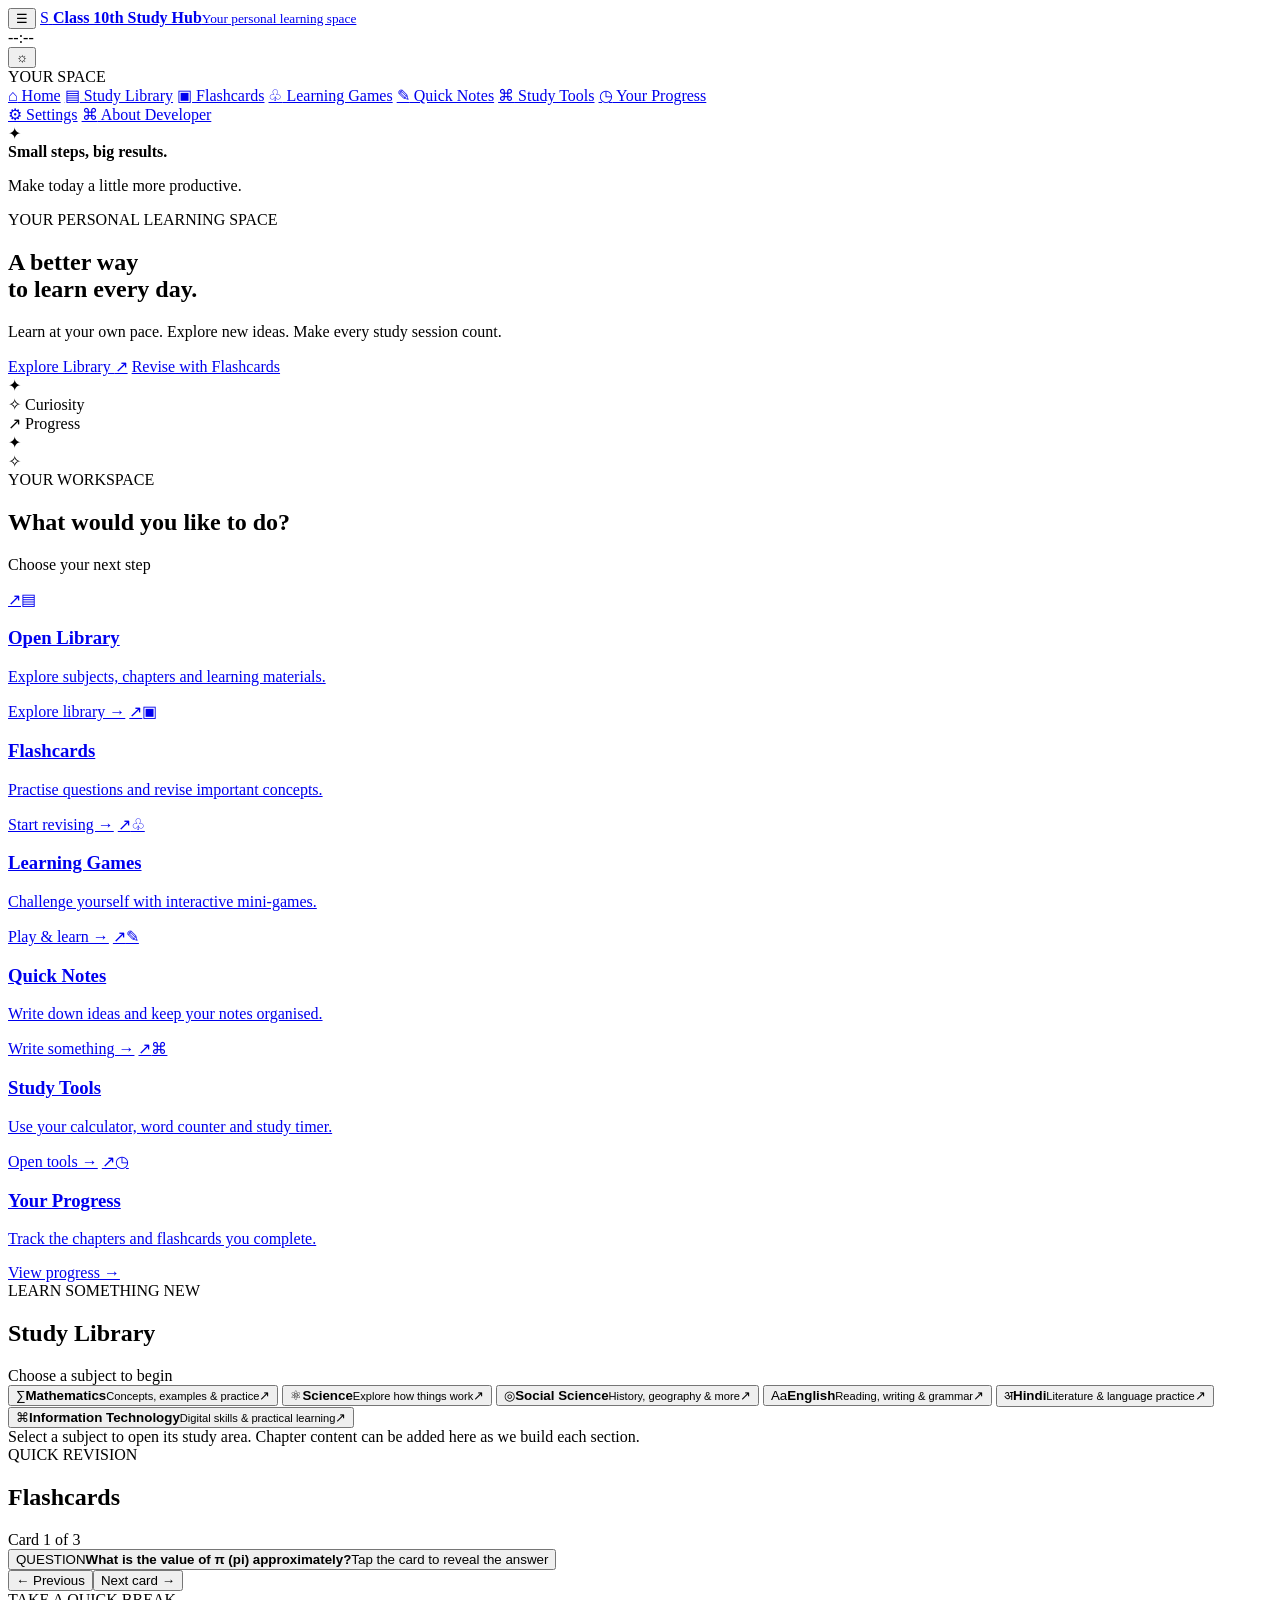
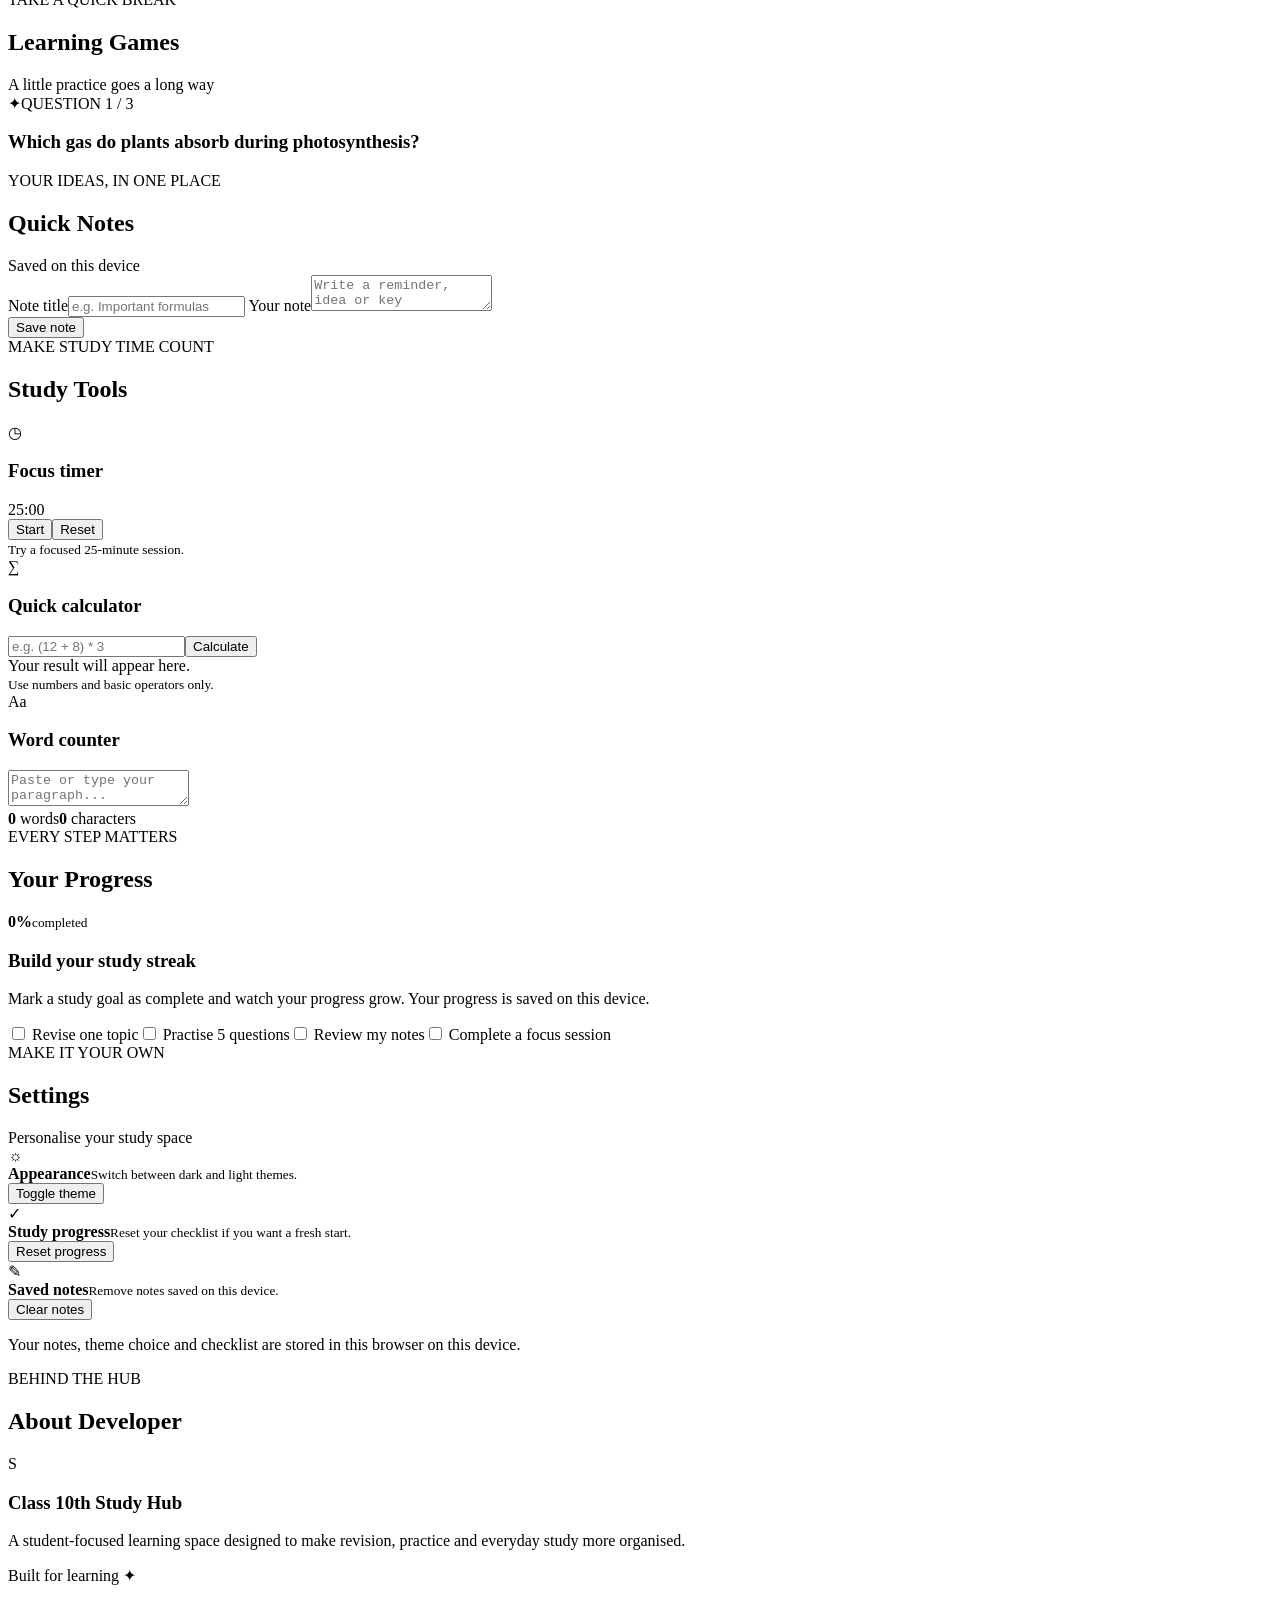
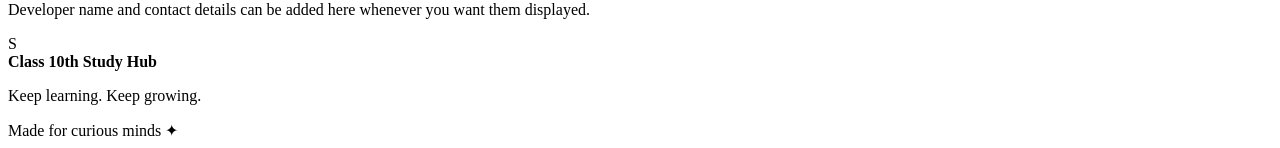
==== index.html @ beac0dc7 "Add files via upload" ====
<!DOCTYPE html>
<html lang="en">
<head>
  <meta charset="UTF-8">
  <meta name="viewport" content="width=device-width, initial-scale=1.0">
  <meta name="theme-color" content="#090d19">
  <meta name="description" content="Class 10th Study Hub — your personal learning space.">
  <title>Class 10th Study Hub</title>
  <link rel="stylesheet" href="style.css">
</head>
<body>
  <div class="ambient ambient-one"></div><div class="ambient ambient-two"></div>
  <header class="topbar">
    <button class="icon-btn menu-toggle" id="menuToggle" aria-label="Open navigation">☰</button>
    <a class="brand" href="#" aria-label="Class 10th Study Hub home">
      <span class="brand-mark">S</span>
      <span class="brand-copy"><strong>Class 10th Study Hub</strong><small>Your personal learning space</small></span>
    </a>
    <div class="top-actions">
      <div class="date-chip" id="clock">--:--</div>
      <button class="icon-btn theme-toggle" id="themeToggle" aria-label="Toggle light theme">☼</button>
    </div>
  </header>

  <aside class="sidebar" id="sidebar">
    <div class="sidebar-label">YOUR SPACE</div>
    <a href="#home" class="side-link active" data-target="home"><span>⌂</span> Home</a>
    <a href="#library" class="side-link" data-target="library"><span>▤</span> Study Library</a>
    <a href="#flashcards" class="side-link" data-target="flashcards"><span>▣</span> Flashcards</a>
    <a href="#games" class="side-link" data-target="games"><span>♧</span> Learning Games</a>
    <a href="#notes" class="side-link" data-target="notes"><span>✎</span> Quick Notes</a>
    <a href="#tools" class="side-link" data-target="tools"><span>⌘</span> Study Tools</a>
    <a href="#progress" class="side-link" data-target="progress"><span>◷</span> Your Progress</a>
    <div class="sidebar-spacer"></div>
    <div class="sidebar-footer-links">
      <a href="#settings" class="side-link" data-target="settings"><span>⚙</span> Settings</a>
      <a href="#about-developer" class="side-link" data-target="about-developer"><span>⌘</span> About Developer</a>
    </div>
    <div class="sidebar-bottom"><div class="mini-orb">✦</div><strong>Small steps, big results.</strong><p>Make today a little more productive.</p></div>
  </aside>
  <div class="sidebar-scrim" id="sidebarScrim"></div>

  <main class="main-content" id="home">
    <section class="hero panel">
      <div class="hero-copy">
        <div class="eyebrow"><span class="live-dot"></span> YOUR PERSONAL LEARNING SPACE</div>
        <h1>A better way<br>to <span>learn every day.</span></h1>
        <p>Learn at your own pace. Explore new ideas. Make every study session count.</p>
        <div class="hero-actions">
          <a class="btn btn-primary" href="#library">Explore Library <span>↗</span></a>
          <a class="btn btn-secondary" href="#flashcards">Revise with Flashcards</a>
        </div>
      </div>
      <div class="hero-art" aria-hidden="true">
        <div class="orbit orbit-a"></div><div class="orbit orbit-b"></div>
        <div class="planet"><span>✦</span></div>
        <div class="float-tag tag-top">✧ Curiosity</div>
        <div class="float-tag tag-bottom">↗ Progress</div>
        <div class="spark spark-a">✦</div><div class="spark spark-b">✧</div>
      </div>
    </section>

    <section class="workspace-section">
      <div class="section-heading">
        <div><div class="eyebrow">YOUR WORKSPACE</div><h2>What would you like to do?</h2></div>
        <p>Choose your next step</p>
      </div>
      <div class="feature-grid">
        <a class="feature-card" href="#library" id="libraryCard"><span class="card-arrow">↗</span><span class="feature-icon">▤</span><h3>Open Library</h3><p>Explore subjects, chapters and learning materials.</p><span class="card-link">Explore library →</span></a>
        <a class="feature-card" href="#flashcards"><span class="card-arrow">↗</span><span class="feature-icon">▣</span><h3>Flashcards</h3><p>Practise questions and revise important concepts.</p><span class="card-link">Start revising →</span></a>
        <a class="feature-card" href="#games"><span class="card-arrow">↗</span><span class="feature-icon">♧</span><h3>Learning Games</h3><p>Challenge yourself with interactive mini-games.</p><span class="card-link">Play & learn →</span></a>
        <a class="feature-card" href="#notes"><span class="card-arrow">↗</span><span class="feature-icon">✎</span><h3>Quick Notes</h3><p>Write down ideas and keep your notes organised.</p><span class="card-link">Write something →</span></a>
        <a class="feature-card" href="#tools"><span class="card-arrow">↗</span><span class="feature-icon">⌘</span><h3>Study Tools</h3><p>Use your calculator, word counter and study timer.</p><span class="card-link">Open tools →</span></a>
        <a class="feature-card" href="#progress"><span class="card-arrow">↗</span><span class="feature-icon">◷</span><h3>Your Progress</h3><p>Track the chapters and flashcards you complete.</p><span class="card-link">View progress →</span></a>
      </div>
    </section>

    <section class="content-section panel" id="library">
      <div class="section-heading"><div><div class="eyebrow">LEARN SOMETHING NEW</div><h2>Study Library</h2></div><span class="subtle">Choose a subject to begin</span></div>
      <div class="subject-grid">
        <button class="subject-card" data-subject="Mathematics"><span class="subject-symbol math">∑</span><span><strong>Mathematics</strong><small>Concepts, examples & practice</small></span><span class="subject-arrow">↗</span></button>
        <button class="subject-card" data-subject="Science"><span class="subject-symbol science">⚛</span><span><strong>Science</strong><small>Explore how things work</small></span><span class="subject-arrow">↗</span></button>
        <button class="subject-card" data-subject="Social Science"><span class="subject-symbol social">◎</span><span><strong>Social Science</strong><small>History, geography & more</small></span><span class="subject-arrow">↗</span></button>
        <button class="subject-card" data-subject="English"><span class="subject-symbol english">Aa</span><span><strong>English</strong><small>Reading, writing & grammar</small></span><span class="subject-arrow">↗</span></button>
        <button class="subject-card" data-subject="Hindi"><span class="subject-symbol hindi">अ</span><span><strong>Hindi</strong><small>Literature & language practice</small></span><span class="subject-arrow">↗</span></button>
        <button class="subject-card" data-subject="Information Technology"><span class="subject-symbol it">⌘</span><span><strong>Information Technology</strong><small>Digital skills & practical learning</small></span><span class="subject-arrow">↗</span></button>
      </div>
      <div class="inline-notice" id="subjectNotice">Select a subject to open its study area. Chapter content can be added here as we build each section.</div>
    </section>

    <section class="content-section panel" id="flashcards">
      <div class="section-heading"><div><div class="eyebrow">QUICK REVISION</div><h2>Flashcards</h2></div><span class="subtle" id="flashCount">Card 1 of 3</span></div>
      <div class="flashcard-wrap">
        <button class="flashcard" id="flashcard" aria-label="Tap to reveal answer"><span class="flash-label" id="flashLabel">QUESTION</span><strong id="flashQuestion">What is the value of π (pi) approximately?</strong><span class="flash-hint" id="flashHint">Tap the card to reveal the answer</span></button>
        <div class="flash-controls"><button class="btn btn-secondary" id="prevFlash">← Previous</button><button class="btn btn-primary" id="nextFlash">Next card →</button></div>
      </div>
    </section>

    <section class="content-section panel" id="games">
      <div class="section-heading"><div><div class="eyebrow">TAKE A QUICK BREAK</div><h2>Learning Games</h2></div><span class="subtle">A little practice goes a long way</span></div>
      <div class="quiz-box"><div class="quiz-top"><span class="feature-icon">✦</span><span class="quiz-progress" id="quizProgress">QUESTION 1 / 3</span></div><h3 id="quizQuestion">Which gas do plants absorb during photosynthesis?</h3><div class="quiz-options" id="quizOptions"></div><p class="quiz-feedback" id="quizFeedback" aria-live="polite"></p><button class="btn btn-primary" id="nextQuiz" hidden>Next question →</button></div>
    </section>

    <section class="content-section panel" id="notes">
      <div class="section-heading"><div><div class="eyebrow">YOUR IDEAS, IN ONE PLACE</div><h2>Quick Notes</h2></div><span class="subtle">Saved on this device</span></div>
      <label class="field-label" for="noteTitle">Note title</label><input id="noteTitle" class="text-input" placeholder="e.g. Important formulas">
      <label class="field-label" for="noteText">Your note</label><textarea id="noteText" class="text-input note-area" placeholder="Write a reminder, idea or key concept..."></textarea>
      <div class="note-actions"><button class="btn btn-primary" id="saveNote">Save note</button><span id="noteStatus" class="subtle" aria-live="polite"></span></div>
      <div class="saved-notes" id="savedNotes"></div>
    </section>

    <section class="content-section panel" id="tools">
      <div class="section-heading"><div><div class="eyebrow">MAKE STUDY TIME COUNT</div><h2>Study Tools</h2></div></div>
      <div class="tools-grid">
        <div class="tool-card"><span class="tool-icon">◷</span><h3>Focus timer</h3><div class="timer-display" id="timerDisplay">25:00</div><div class="tool-actions"><button class="btn btn-primary" id="timerStart">Start</button><button class="btn btn-secondary" id="timerReset">Reset</button></div><small>Try a focused 25-minute session.</small></div>
        <div class="tool-card"><span class="tool-icon">∑</span><h3>Quick calculator</h3><input class="text-input calc-input" id="calcInput" placeholder="e.g. (12 + 8) * 3"><button class="btn btn-primary" id="calculate">Calculate</button><div class="calc-result" id="calcResult">Your result will appear here.</div><small>Use numbers and basic operators only.</small></div>
        <div class="tool-card"><span class="tool-icon">Aa</span><h3>Word counter</h3><textarea class="text-input word-input" id="wordInput" placeholder="Paste or type your paragraph..."></textarea><div class="word-stats"><span><strong id="wordCount">0</strong> words</span><span><strong id="charCount">0</strong> characters</span></div></div>
      </div>
    </section>

    <section class="content-section panel" id="progress">
      <div class="section-heading"><div><div class="eyebrow">EVERY STEP MATTERS</div><h2>Your Progress</h2></div></div>
      <div class="progress-layout"><div class="progress-ring"><div><strong id="progressPercent">0%</strong><small>completed</small></div></div><div class="progress-copy"><h3>Build your study streak</h3><p>Mark a study goal as complete and watch your progress grow. Your progress is saved on this device.</p><label class="goal-row"><input type="checkbox" class="goal-check"> <span>Revise one topic</span></label><label class="goal-row"><input type="checkbox" class="goal-check"> <span>Practise 5 questions</span></label><label class="goal-row"><input type="checkbox" class="goal-check"> <span>Review my notes</span></label><label class="goal-row"><input type="checkbox" class="goal-check"> <span>Complete a focus session</span></label></div></div>
    </section>

    <section class="content-section panel" id="settings">
      <div class="section-heading"><div><div class="eyebrow">MAKE IT YOUR OWN</div><h2>Settings</h2></div><span class="subtle">Personalise your study space</span></div>
      <div class="settings-grid">
        <div class="setting-row"><span class="setting-icon">☼</span><div class="setting-copy"><strong>Appearance</strong><small>Switch between dark and light themes.</small></div><button class="btn btn-secondary" id="settingsThemeToggle">Toggle theme</button></div>
        <div class="setting-row"><span class="setting-icon">✓</span><div class="setting-copy"><strong>Study progress</strong><small>Reset your checklist if you want a fresh start.</small></div><button class="btn btn-secondary" id="resetProgress">Reset progress</button></div>
        <div class="setting-row"><span class="setting-icon">✎</span><div class="setting-copy"><strong>Saved notes</strong><small>Remove notes saved on this device.</small></div><button class="btn btn-secondary" id="clearNotes">Clear notes</button></div>
      </div>
      <p class="settings-note">Your notes, theme choice and checklist are stored in this browser on this device.</p>
    </section>

    <section class="content-section panel" id="about-developer">
      <div class="section-heading"><div><div class="eyebrow">BEHIND THE HUB</div><h2>About Developer</h2></div></div>
      <div class="developer-card"><div class="developer-avatar">S</div><div><h3>Class 10th Study Hub</h3><p>A student-focused learning space designed to make revision, practice and everyday study more organised.</p><span class="developer-tag">Built for learning ✦</span></div></div>
      <p class="settings-note">Developer name and contact details can be added here whenever you want them displayed.</p>
    </section>

    <footer class="footer"><span class="footer-mark">S</span><div><strong>Class 10th Study Hub</strong><p>Keep learning. Keep growing.</p></div><span class="footer-right">Made for curious minds ✦</span></footer>
  </main>
  <div class="toast" id="toast" role="status" aria-live="polite"></div>
  <script src="script.js"></script>
</body>
</html>
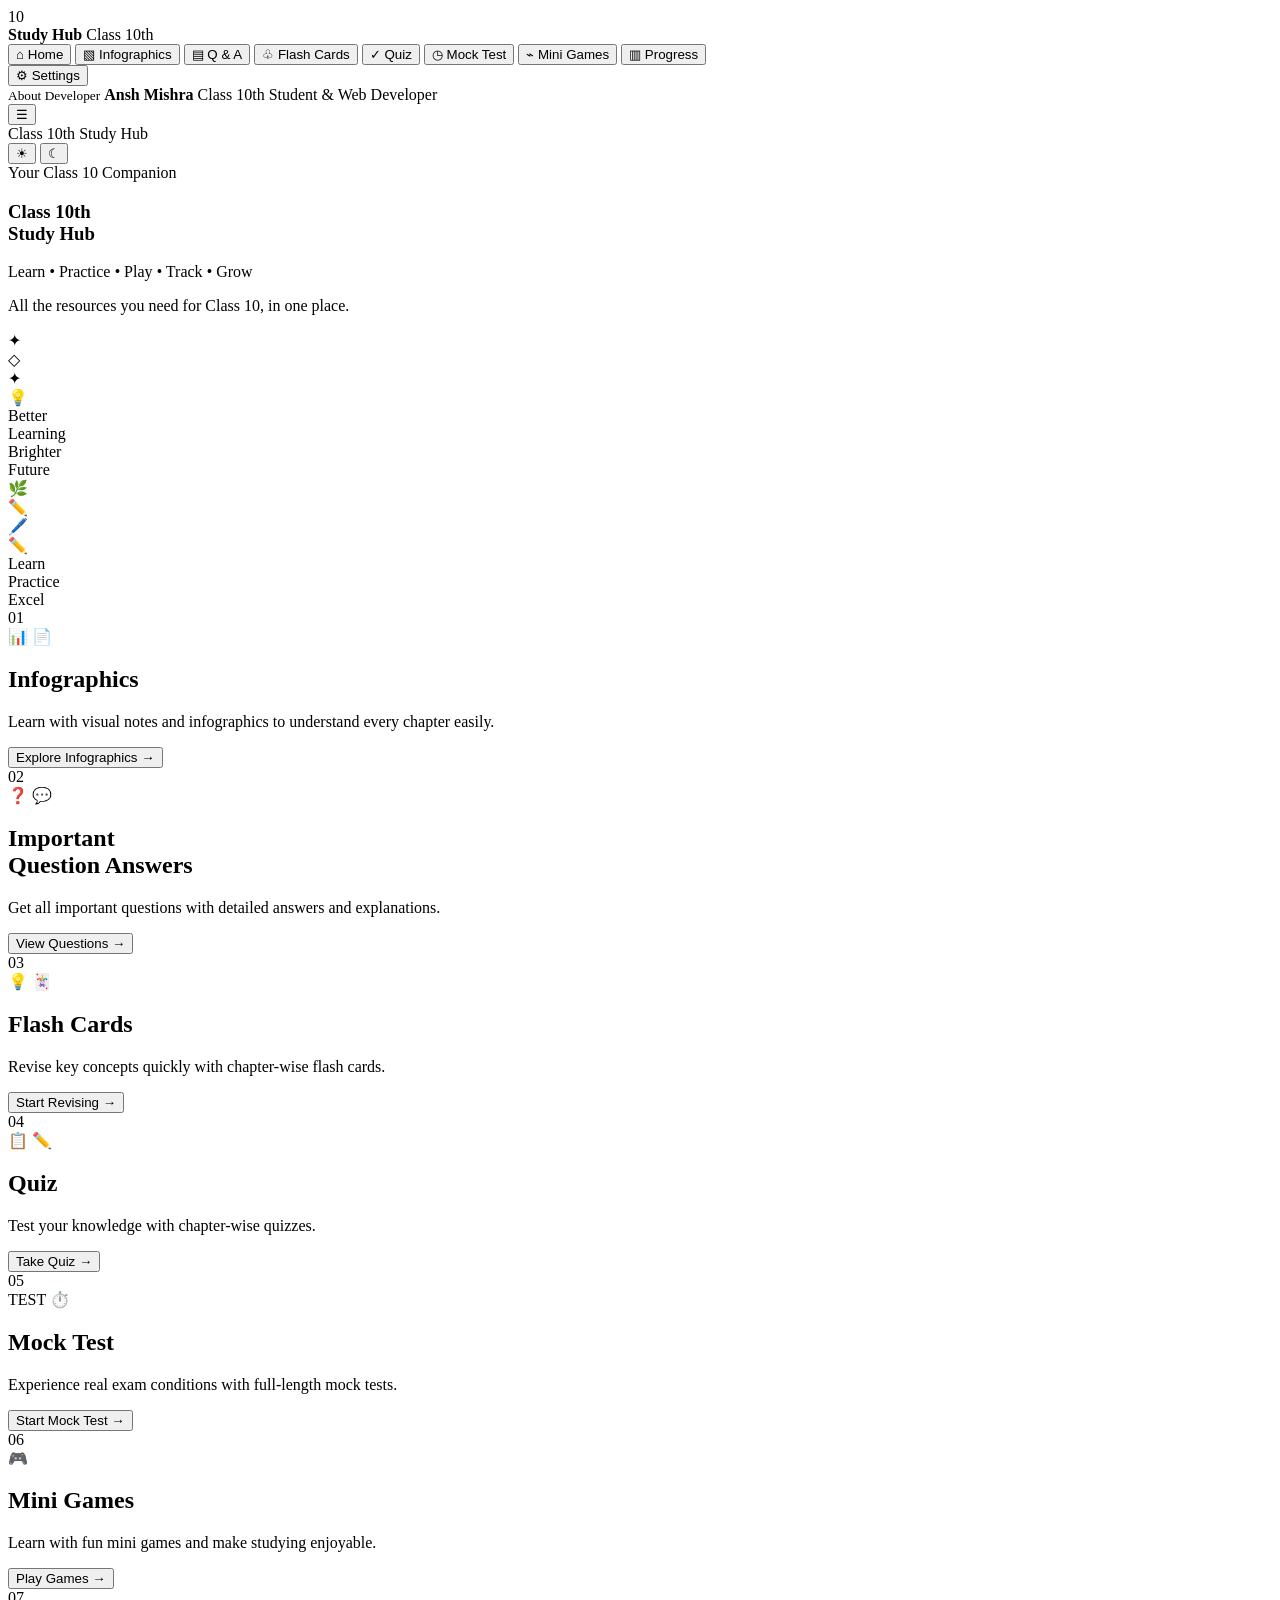
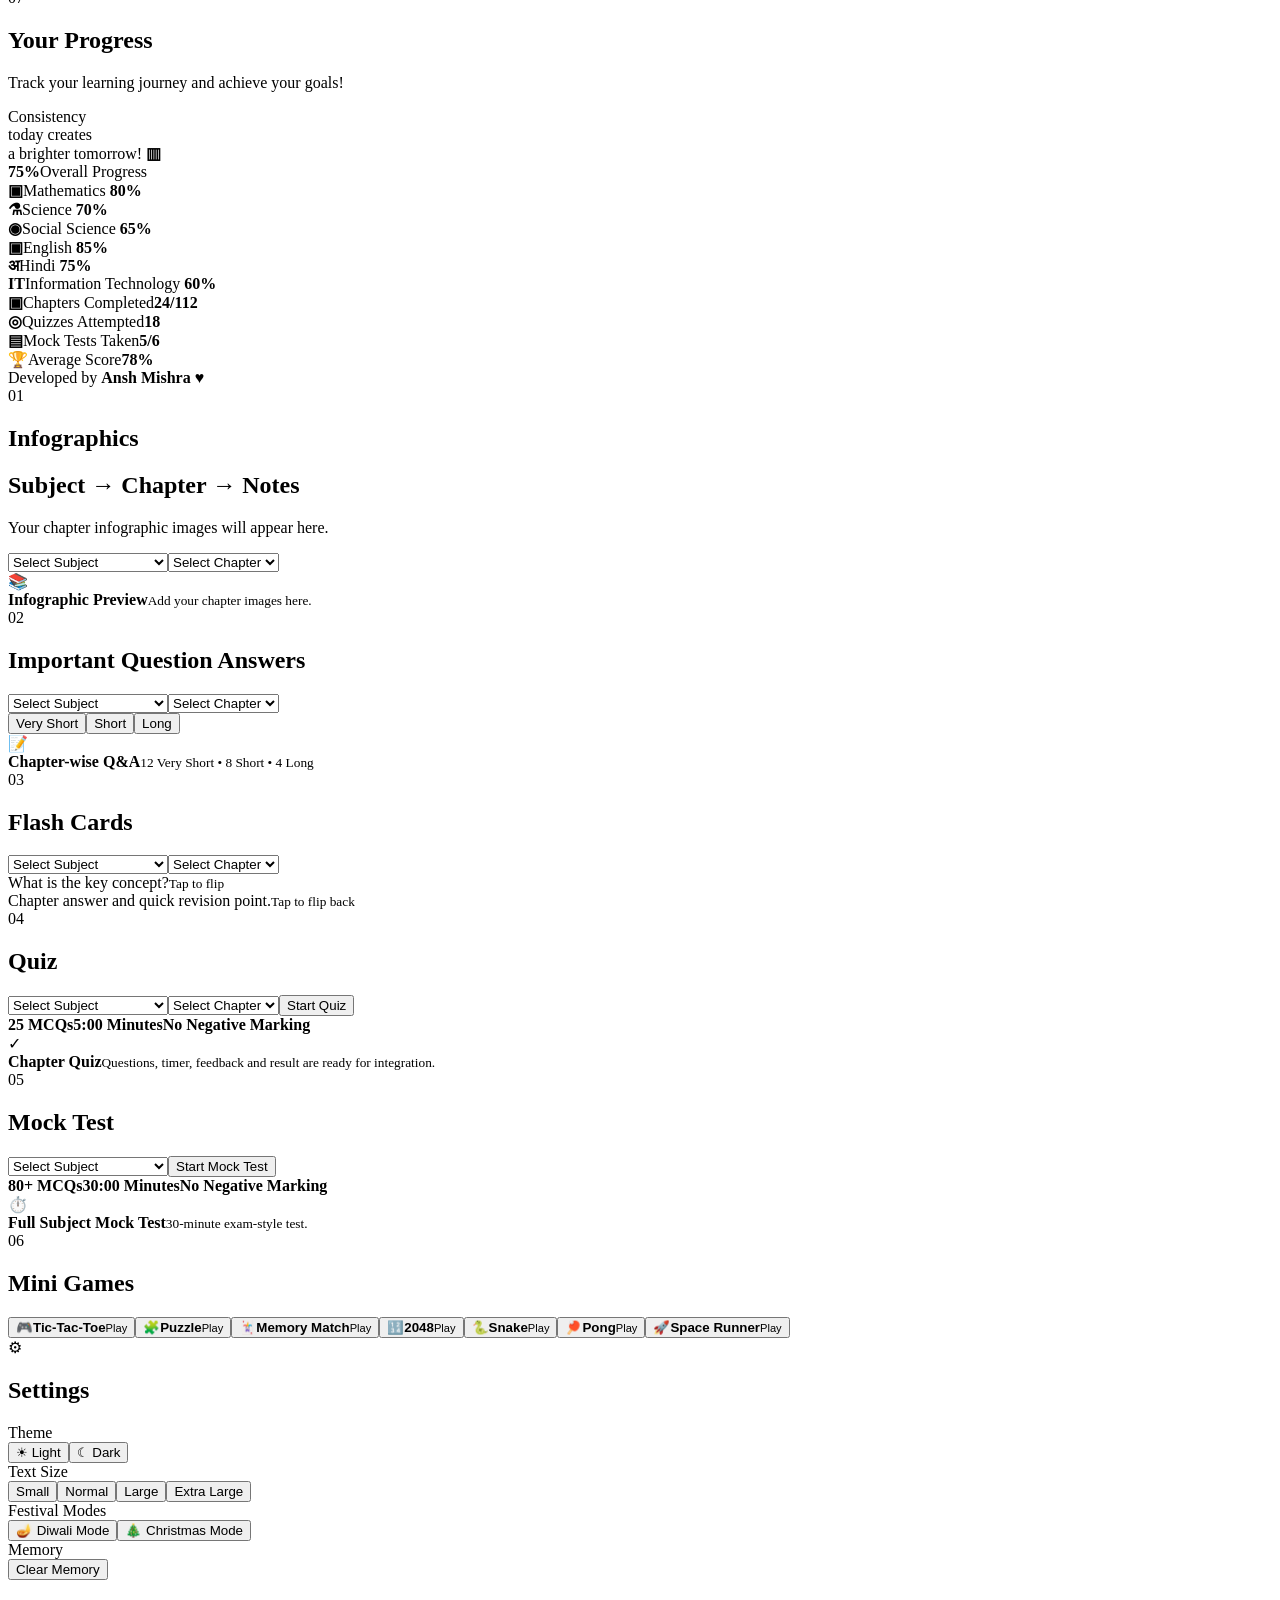
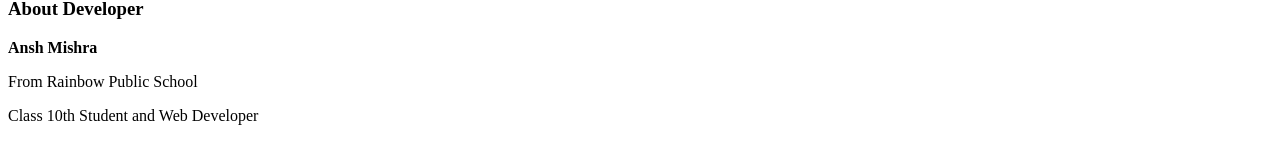
==== commit 94264a47: "Add files via upload" ====
--- a/index.html
+++ b/index.html
@@ -1,147 +1,145 @@
-<!DOCTYPE html>
+<!doctype html>
 <html lang="en">
 <head>
-  <meta charset="UTF-8">
-  <meta name="viewport" content="width=device-width, initial-scale=1.0">
-  <meta name="theme-color" content="#090d19">
-  <meta name="description" content="Class 10th Study Hub — your personal learning space.">
+  <meta charset="utf-8">
+  <meta name="viewport" content="width=device-width,initial-scale=1">
+  <meta name="theme-color" content="#0b1730">
   <title>Class 10th Study Hub</title>
-  <link rel="stylesheet" href="style.css">
+  <link rel="stylesheet" href="styles.css">
 </head>
 <body>
-  <div class="ambient ambient-one"></div><div class="ambient ambient-two"></div>
-  <header class="topbar">
-    <button class="icon-btn menu-toggle" id="menuToggle" aria-label="Open navigation">☰</button>
-    <a class="brand" href="#" aria-label="Class 10th Study Hub home">
-      <span class="brand-mark">S</span>
-      <span class="brand-copy"><strong>Class 10th Study Hub</strong><small>Your personal learning space</small></span>
-    </a>
-    <div class="top-actions">
-      <div class="date-chip" id="clock">--:--</div>
-      <button class="icon-btn theme-toggle" id="themeToggle" aria-label="Toggle light theme">☼</button>
-    </div>
-  </header>
-
-  <aside class="sidebar" id="sidebar">
-    <div class="sidebar-label">YOUR SPACE</div>
-    <a href="#home" class="side-link active" data-target="home"><span>⌂</span> Home</a>
-    <a href="#library" class="side-link" data-target="library"><span>▤</span> Study Library</a>
-    <a href="#flashcards" class="side-link" data-target="flashcards"><span>▣</span> Flashcards</a>
-    <a href="#games" class="side-link" data-target="games"><span>♧</span> Learning Games</a>
-    <a href="#notes" class="side-link" data-target="notes"><span>✎</span> Quick Notes</a>
-    <a href="#tools" class="side-link" data-target="tools"><span>⌘</span> Study Tools</a>
-    <a href="#progress" class="side-link" data-target="progress"><span>◷</span> Your Progress</a>
-    <div class="sidebar-spacer"></div>
-    <div class="sidebar-footer-links">
-      <a href="#settings" class="side-link" data-target="settings"><span>⚙</span> Settings</a>
-      <a href="#about-developer" class="side-link" data-target="about-developer"><span>⌘</span> About Developer</a>
-    </div>
-    <div class="sidebar-bottom"><div class="mini-orb">✦</div><strong>Small steps, big results.</strong><p>Make today a little more productive.</p></div>
-  </aside>
-  <div class="sidebar-scrim" id="sidebarScrim"></div>
-
-  <main class="main-content" id="home">
-    <section class="hero panel">
-      <div class="hero-copy">
-        <div class="eyebrow"><span class="live-dot"></span> YOUR PERSONAL LEARNING SPACE</div>
-        <h1>A better way<br>to <span>learn every day.</span></h1>
-        <p>Learn at your own pace. Explore new ideas. Make every study session count.</p>
-        <div class="hero-actions">
-          <a class="btn btn-primary" href="#library">Explore Library <span>↗</span></a>
-          <a class="btn btn-secondary" href="#flashcards">Revise with Flashcards</a>
+  <div class="app-shell">
+    <aside class="sidebar" id="sidebar">
+      <div class="side-brand">
+        <div class="side-logo">10</div>
+        <div>
+          <strong>Study Hub</strong>
+          <span>Class 10th</span>
         </div>
       </div>
-      <div class="hero-art" aria-hidden="true">
-        <div class="orbit orbit-a"></div><div class="orbit orbit-b"></div>
-        <div class="planet"><span>✦</span></div>
-        <div class="float-tag tag-top">✧ Curiosity</div>
-        <div class="float-tag tag-bottom">↗ Progress</div>
-        <div class="spark spark-a">✦</div><div class="spark spark-b">✧</div>
+      <nav>
+        <button class="nav-item active" data-target="home">⌂ <span>Home</span></button>
+        <button class="nav-item" data-target="infographics">▧ <span>Infographics</span></button>
+        <button class="nav-item" data-target="questions">▤ <span>Q &amp; A</span></button>
+        <button class="nav-item" data-target="flashcards">♧ <span>Flash Cards</span></button>
+        <button class="nav-item" data-target="quiz">✓ <span>Quiz</span></button>
+        <button class="nav-item" data-target="mock">◷ <span>Mock Test</span></button>
+        <button class="nav-item" data-target="games">⌁ <span>Mini Games</span></button>
+        <button class="nav-item" data-target="progress">▥ <span>Progress</span></button>
+      </nav>
+      <div class="side-bottom">
+        <button class="nav-item" data-target="settings">⚙ <span>Settings</span></button>
+        <div class="developer-mini">
+          <small>About Developer</small>
+          <b>Ansh Mishra</b>
+          <span>Class 10th Student &amp; Web Developer</span>
+        </div>
       </div>
-    </section>
+    </aside>
 
-    <section class="workspace-section">
-      <div class="section-heading">
-        <div><div class="eyebrow">YOUR WORKSPACE</div><h2>What would you like to do?</h2></div>
-        <p>Choose your next step</p>
+    <main class="main">
+      <header class="topbar">
+        <button class="hamburger" id="hamburger" aria-label="Menu">☰</button>
+        <div class="brand-title">Class 10th <span>Study Hub</span></div>
+        <div class="mode-switch">
+          <button id="lightBtn" class="mode-btn active">☀</button>
+          <button id="darkBtn" class="mode-btn">☾</button>
+        </div>
+      </header>
+
+      <div class="page">
+        <section id="home" class="view active-view">
+          <section class="hero">
+            <div class="hero-copy">
+              <div class="badge">Your Class 10 Companion</div>
+              <h1>Class 10th<br><span>Study Hub</span></h1>
+              <div class="tagline">Learn <i>•</i> Practice <i>•</i> Play <i>•</i> Track <i>•</i> Grow</div>
+              <p>All the resources you need for Class 10, in one place.</p>
+            </div>
+            <div class="hero-art">
+              <div class="spark s1">✦</div><div class="spark s2">◇</div><div class="spark s3">✦</div>
+              <div class="bulb">💡</div>
+              <div class="sticky">Better<br>Learning<br>Brighter<br>Future</div>
+              <div class="plant">🌿</div>
+              <div class="pencil-cup">✏️<br>🖊️<br>✏️</div>
+              <div class="books">
+                <div class="book blue">Learn</div>
+                <div class="book green">Practice</div>
+                <div class="book orange">Excel</div>
+              </div>
+            </div>
+          </section>
+
+          <section class="resource-grid">
+            <article class="resource-card blue-card" data-target="infographics">
+              <span class="num">01</span><div class="card-art">📊 📄</div>
+              <h2>Infographics</h2><p>Learn with visual notes and infographics to understand every chapter easily.</p>
+              <button>Explore Infographics <b>→</b></button>
+            </article>
+            <article class="resource-card green-card" data-target="questions">
+              <span class="num">02</span><div class="card-art">❓ 💬</div>
+              <h2>Important<br>Question Answers</h2><p>Get all important questions with detailed answers and explanations.</p>
+              <button>View Questions <b>→</b></button>
+            </article>
+            <article class="resource-card pink-card" data-target="flashcards">
+              <span class="num">03</span><div class="card-art">💡 🃏</div>
+              <h2>Flash Cards</h2><p>Revise key concepts quickly with chapter-wise flash cards.</p>
+              <button>Start Revising <b>→</b></button>
+            </article>
+            <article class="resource-card purple-card" data-target="quiz">
+              <span class="num">04</span><div class="card-art">📋 ✏️</div>
+              <h2>Quiz</h2><p>Test your knowledge with chapter-wise quizzes.</p>
+              <button>Take Quiz <b>→</b></button>
+            </article>
+            <article class="resource-card orange-card" data-target="mock">
+              <span class="num">05</span><div class="card-art">TEST ⏱️</div>
+              <h2>Mock Test</h2><p>Experience real exam conditions with full-length mock tests.</p>
+              <button>Start Mock Test <b>→</b></button>
+            </article>
+            <article class="resource-card cyan-card" data-target="games">
+              <span class="num">06</span><div class="card-art">🎮</div>
+              <h2>Mini Games</h2><p>Learn with fun mini games and make studying enjoyable.</p>
+              <button>Play Games <b>→</b></button>
+            </article>
+          </section>
+
+          <section class="progress-panel" id="progress">
+            <div class="progress-heading">
+              <div><span class="num">07</span><div><h2>Your Progress</h2><p>Track your learning journey and achieve your goals!</p></div></div>
+              <div class="motivation">Consistency<br>today creates<br>a brighter tomorrow! <b>▥</b></div>
+            </div>
+            <div class="progress-main">
+              <div class="donut" id="overallDonut"><div><strong id="overallPct">75%</strong><span>Overall Progress</span></div></div>
+              <div class="subjects">
+                <div class="subject"><b>▣</b><span>Mathematics <strong>80%</strong></span><i><em style="width:80%"></em></i></div>
+                <div class="subject"><b>⚗</b><span>Science <strong>70%</strong></span><i><em style="width:70%"></em></i></div>
+                <div class="subject"><b>◉</b><span>Social Science <strong>65%</strong></span><i><em style="width:65%"></em></i></div>
+                <div class="subject"><b>▣</b><span>English <strong>85%</strong></span><i><em style="width:85%"></em></i></div>
+                <div class="subject"><b>अ</b><span>Hindi <strong>75%</strong></span><i><em style="width:75%"></em></i></div>
+                <div class="subject"><b>IT</b><span>Information Technology <strong>60%</strong></span><i><em style="width:60%"></em></i></div>
+              </div>
+            </div>
+            <div class="stats">
+              <div><b>▣</b><span>Chapters Completed<strong>24/112</strong></span></div>
+              <div><b>◎</b><span>Quizzes Attempted<strong>18</strong></span></div>
+              <div><b>▤</b><span>Mock Tests Taken<strong>5/6</strong></span></div>
+              <div><b>🏆</b><span>Average Score<strong>78%</strong></span></div>
+            </div>
+          </section>
+
+          <footer>Developed by <strong>Ansh Mishra</strong> <span>♥</span></footer>
+        </section>
+
+        <section id="infographics" class="view"><div class="section-head"><span>01</span><h1>Infographics</h1></div><div class="workspace"><h2>Subject → Chapter → Notes</h2><p>Your chapter infographic images will appear here.</p><div class="selector-row"><select><option>Select Subject</option><option>Mathematics</option><option>Science</option><option>Social Science</option><option>English</option><option>Hindi</option><option>Information Technology</option></select><select><option>Select Chapter</option></select></div><div class="empty-box">📚<br><b>Infographic Preview</b><small>Add your chapter images here.</small></div></div></section>
+        <section id="questions" class="view"><div class="section-head"><span>02</span><h1>Important Question Answers</h1></div><div class="workspace"><div class="selector-row"><select><option>Select Subject</option><option>Mathematics</option><option>Science</option><option>Social Science</option><option>English</option><option>Hindi</option><option>Information Technology</option></select><select><option>Select Chapter</option></select></div><div class="qa-tabs"><button class="active">Very Short</button><button>Short</button><button>Long</button></div><div class="empty-box">📝<br><b>Chapter-wise Q&amp;A</b><small>12 Very Short • 8 Short • 4 Long</small></div></div></section>
+        <section id="flashcards" class="view"><div class="section-head"><span>03</span><h1>Flash Cards</h1></div><div class="workspace"><div class="selector-row"><select><option>Select Subject</option><option>Mathematics</option><option>Science</option><option>Social Science</option><option>English</option><option>Hindi</option><option>Information Technology</option></select><select><option>Select Chapter</option></select></div><div class="flashcard" id="flashcard"><div class="flash-inner"><div class="front">What is the key concept?<small>Tap to flip</small></div><div class="back">Chapter answer and quick revision point.<small>Tap to flip back</small></div></div></div></div></section>
+        <section id="quiz" class="view"><div class="section-head"><span>04</span><h1>Quiz</h1></div><div class="workspace"><div class="selector-row"><select><option>Select Subject</option><option>Mathematics</option><option>Science</option><option>Social Science</option><option>English</option><option>Hindi</option><option>Information Technology</option></select><select><option>Select Chapter</option></select><button class="primary">Start Quiz</button></div><div class="quiz-info"><b>25 MCQs</b><b>5:00 Minutes</b><b>No Negative Marking</b></div><div class="empty-box">✓<br><b>Chapter Quiz</b><small>Questions, timer, feedback and result are ready for integration.</small></div></div></section>
+        <section id="mock" class="view"><div class="section-head"><span>05</span><h1>Mock Test</h1></div><div class="workspace"><div class="selector-row"><select><option>Select Subject</option><option>Mathematics</option><option>Science</option><option>Social Science</option><option>English</option><option>Hindi</option><option>Information Technology</option></select><button class="primary">Start Mock Test</button></div><div class="quiz-info"><b>80+ MCQs</b><b>30:00 Minutes</b><b>No Negative Marking</b></div><div class="empty-box">⏱️<br><b>Full Subject Mock Test</b><small>30-minute exam-style test.</small></div></div></section>
+        <section id="games" class="view"><div class="section-head"><span>06</span><h1>Mini Games</h1></div><div class="workspace games-grid"><button class="game-tile">🎮<b>Tic-Tac-Toe</b><small>Play</small></button><button class="game-tile">🧩<b>Puzzle</b><small>Play</small></button><button class="game-tile">🃏<b>Memory Match</b><small>Play</small></button><button class="game-tile">🔢<b>2048</b><small>Play</small></button><button class="game-tile">🐍<b>Snake</b><small>Play</small></button><button class="game-tile">🏓<b>Pong</b><small>Play</small></button><button class="game-tile">🚀<b>Space Runner</b><small>Play</small></button></div></section>
+        <section id="settings" class="view"><div class="section-head"><span>⚙</span><h1>Settings</h1></div><div class="workspace settings-list"><label>Theme <div><button id="setLight">☀ Light</button><button id="setDark">☾ Dark</button></div></label><label>Text Size <div><button data-size="small">Small</button><button data-size="normal">Normal</button><button data-size="large">Large</button><button data-size="xl">Extra Large</button></div></label><label>Festival Modes <div><button id="diwali">🪔 Diwali Mode</button><button id="christmas">🎄 Christmas Mode</button></div></label><label>Memory <div><button id="clearMemory" class="danger">Clear Memory</button></div></label><div class="about"><h3>About Developer</h3><b>Ansh Mishra</b><p>From Rainbow Public School</p><p>Class 10th Student and Web Developer</p></div></div></section>
       </div>
-      <div class="feature-grid">
-        <a class="feature-card" href="#library" id="libraryCard"><span class="card-arrow">↗</span><span class="feature-icon">▤</span><h3>Open Library</h3><p>Explore subjects, chapters and learning materials.</p><span class="card-link">Explore library →</span></a>
-        <a class="feature-card" href="#flashcards"><span class="card-arrow">↗</span><span class="feature-icon">▣</span><h3>Flashcards</h3><p>Practise questions and revise important concepts.</p><span class="card-link">Start revising →</span></a>
-        <a class="feature-card" href="#games"><span class="card-arrow">↗</span><span class="feature-icon">♧</span><h3>Learning Games</h3><p>Challenge yourself with interactive mini-games.</p><span class="card-link">Play & learn →</span></a>
-        <a class="feature-card" href="#notes"><span class="card-arrow">↗</span><span class="feature-icon">✎</span><h3>Quick Notes</h3><p>Write down ideas and keep your notes organised.</p><span class="card-link">Write something →</span></a>
-        <a class="feature-card" href="#tools"><span class="card-arrow">↗</span><span class="feature-icon">⌘</span><h3>Study Tools</h3><p>Use your calculator, word counter and study timer.</p><span class="card-link">Open tools →</span></a>
-        <a class="feature-card" href="#progress"><span class="card-arrow">↗</span><span class="feature-icon">◷</span><h3>Your Progress</h3><p>Track the chapters and flashcards you complete.</p><span class="card-link">View progress →</span></a>
-      </div>
-    </section>
-
-    <section class="content-section panel" id="library">
-      <div class="section-heading"><div><div class="eyebrow">LEARN SOMETHING NEW</div><h2>Study Library</h2></div><span class="subtle">Choose a subject to begin</span></div>
-      <div class="subject-grid">
-        <button class="subject-card" data-subject="Mathematics"><span class="subject-symbol math">∑</span><span><strong>Mathematics</strong><small>Concepts, examples & practice</small></span><span class="subject-arrow">↗</span></button>
-        <button class="subject-card" data-subject="Science"><span class="subject-symbol science">⚛</span><span><strong>Science</strong><small>Explore how things work</small></span><span class="subject-arrow">↗</span></button>
-        <button class="subject-card" data-subject="Social Science"><span class="subject-symbol social">◎</span><span><strong>Social Science</strong><small>History, geography & more</small></span><span class="subject-arrow">↗</span></button>
-        <button class="subject-card" data-subject="English"><span class="subject-symbol english">Aa</span><span><strong>English</strong><small>Reading, writing & grammar</small></span><span class="subject-arrow">↗</span></button>
-        <button class="subject-card" data-subject="Hindi"><span class="subject-symbol hindi">अ</span><span><strong>Hindi</strong><small>Literature & language practice</small></span><span class="subject-arrow">↗</span></button>
-        <button class="subject-card" data-subject="Information Technology"><span class="subject-symbol it">⌘</span><span><strong>Information Technology</strong><small>Digital skills & practical learning</small></span><span class="subject-arrow">↗</span></button>
-      </div>
-      <div class="inline-notice" id="subjectNotice">Select a subject to open its study area. Chapter content can be added here as we build each section.</div>
-    </section>
-
-    <section class="content-section panel" id="flashcards">
-      <div class="section-heading"><div><div class="eyebrow">QUICK REVISION</div><h2>Flashcards</h2></div><span class="subtle" id="flashCount">Card 1 of 3</span></div>
-      <div class="flashcard-wrap">
-        <button class="flashcard" id="flashcard" aria-label="Tap to reveal answer"><span class="flash-label" id="flashLabel">QUESTION</span><strong id="flashQuestion">What is the value of π (pi) approximately?</strong><span class="flash-hint" id="flashHint">Tap the card to reveal the answer</span></button>
-        <div class="flash-controls"><button class="btn btn-secondary" id="prevFlash">← Previous</button><button class="btn btn-primary" id="nextFlash">Next card →</button></div>
-      </div>
-    </section>
-
-    <section class="content-section panel" id="games">
-      <div class="section-heading"><div><div class="eyebrow">TAKE A QUICK BREAK</div><h2>Learning Games</h2></div><span class="subtle">A little practice goes a long way</span></div>
-      <div class="quiz-box"><div class="quiz-top"><span class="feature-icon">✦</span><span class="quiz-progress" id="quizProgress">QUESTION 1 / 3</span></div><h3 id="quizQuestion">Which gas do plants absorb during photosynthesis?</h3><div class="quiz-options" id="quizOptions"></div><p class="quiz-feedback" id="quizFeedback" aria-live="polite"></p><button class="btn btn-primary" id="nextQuiz" hidden>Next question →</button></div>
-    </section>
-
-    <section class="content-section panel" id="notes">
-      <div class="section-heading"><div><div class="eyebrow">YOUR IDEAS, IN ONE PLACE</div><h2>Quick Notes</h2></div><span class="subtle">Saved on this device</span></div>
-      <label class="field-label" for="noteTitle">Note title</label><input id="noteTitle" class="text-input" placeholder="e.g. Important formulas">
-      <label class="field-label" for="noteText">Your note</label><textarea id="noteText" class="text-input note-area" placeholder="Write a reminder, idea or key concept..."></textarea>
-      <div class="note-actions"><button class="btn btn-primary" id="saveNote">Save note</button><span id="noteStatus" class="subtle" aria-live="polite"></span></div>
-      <div class="saved-notes" id="savedNotes"></div>
-    </section>
-
-    <section class="content-section panel" id="tools">
-      <div class="section-heading"><div><div class="eyebrow">MAKE STUDY TIME COUNT</div><h2>Study Tools</h2></div></div>
-      <div class="tools-grid">
-        <div class="tool-card"><span class="tool-icon">◷</span><h3>Focus timer</h3><div class="timer-display" id="timerDisplay">25:00</div><div class="tool-actions"><button class="btn btn-primary" id="timerStart">Start</button><button class="btn btn-secondary" id="timerReset">Reset</button></div><small>Try a focused 25-minute session.</small></div>
-        <div class="tool-card"><span class="tool-icon">∑</span><h3>Quick calculator</h3><input class="text-input calc-input" id="calcInput" placeholder="e.g. (12 + 8) * 3"><button class="btn btn-primary" id="calculate">Calculate</button><div class="calc-result" id="calcResult">Your result will appear here.</div><small>Use numbers and basic operators only.</small></div>
-        <div class="tool-card"><span class="tool-icon">Aa</span><h3>Word counter</h3><textarea class="text-input word-input" id="wordInput" placeholder="Paste or type your paragraph..."></textarea><div class="word-stats"><span><strong id="wordCount">0</strong> words</span><span><strong id="charCount">0</strong> characters</span></div></div>
-      </div>
-    </section>
-
-    <section class="content-section panel" id="progress">
-      <div class="section-heading"><div><div class="eyebrow">EVERY STEP MATTERS</div><h2>Your Progress</h2></div></div>
-      <div class="progress-layout"><div class="progress-ring"><div><strong id="progressPercent">0%</strong><small>completed</small></div></div><div class="progress-copy"><h3>Build your study streak</h3><p>Mark a study goal as complete and watch your progress grow. Your progress is saved on this device.</p><label class="goal-row"><input type="checkbox" class="goal-check"> <span>Revise one topic</span></label><label class="goal-row"><input type="checkbox" class="goal-check"> <span>Practise 5 questions</span></label><label class="goal-row"><input type="checkbox" class="goal-check"> <span>Review my notes</span></label><label class="goal-row"><input type="checkbox" class="goal-check"> <span>Complete a focus session</span></label></div></div>
-    </section>
-
-    <section class="content-section panel" id="settings">
-      <div class="section-heading"><div><div class="eyebrow">MAKE IT YOUR OWN</div><h2>Settings</h2></div><span class="subtle">Personalise your study space</span></div>
-      <div class="settings-grid">
-        <div class="setting-row"><span class="setting-icon">☼</span><div class="setting-copy"><strong>Appearance</strong><small>Switch between dark and light themes.</small></div><button class="btn btn-secondary" id="settingsThemeToggle">Toggle theme</button></div>
-        <div class="setting-row"><span class="setting-icon">✓</span><div class="setting-copy"><strong>Study progress</strong><small>Reset your checklist if you want a fresh start.</small></div><button class="btn btn-secondary" id="resetProgress">Reset progress</button></div>
-        <div class="setting-row"><span class="setting-icon">✎</span><div class="setting-copy"><strong>Saved notes</strong><small>Remove notes saved on this device.</small></div><button class="btn btn-secondary" id="clearNotes">Clear notes</button></div>
-      </div>
-      <p class="settings-note">Your notes, theme choice and checklist are stored in this browser on this device.</p>
-    </section>
-
-    <section class="content-section panel" id="about-developer">
-      <div class="section-heading"><div><div class="eyebrow">BEHIND THE HUB</div><h2>About Developer</h2></div></div>
-      <div class="developer-card"><div class="developer-avatar">S</div><div><h3>Class 10th Study Hub</h3><p>A student-focused learning space designed to make revision, practice and everyday study more organised.</p><span class="developer-tag">Built for learning ✦</span></div></div>
-      <p class="settings-note">Developer name and contact details can be added here whenever you want them displayed.</p>
-    </section>
-
-    <footer class="footer"><span class="footer-mark">S</span><div><strong>Class 10th Study Hub</strong><p>Keep learning. Keep growing.</p></div><span class="footer-right">Made for curious minds ✦</span></footer>
-  </main>
-  <div class="toast" id="toast" role="status" aria-live="polite"></div>
-  <script src="script.js"></script>
+    </main>
+  </div>
+  <script src="app.js"></script>
 </body>
-</html>
+</html>
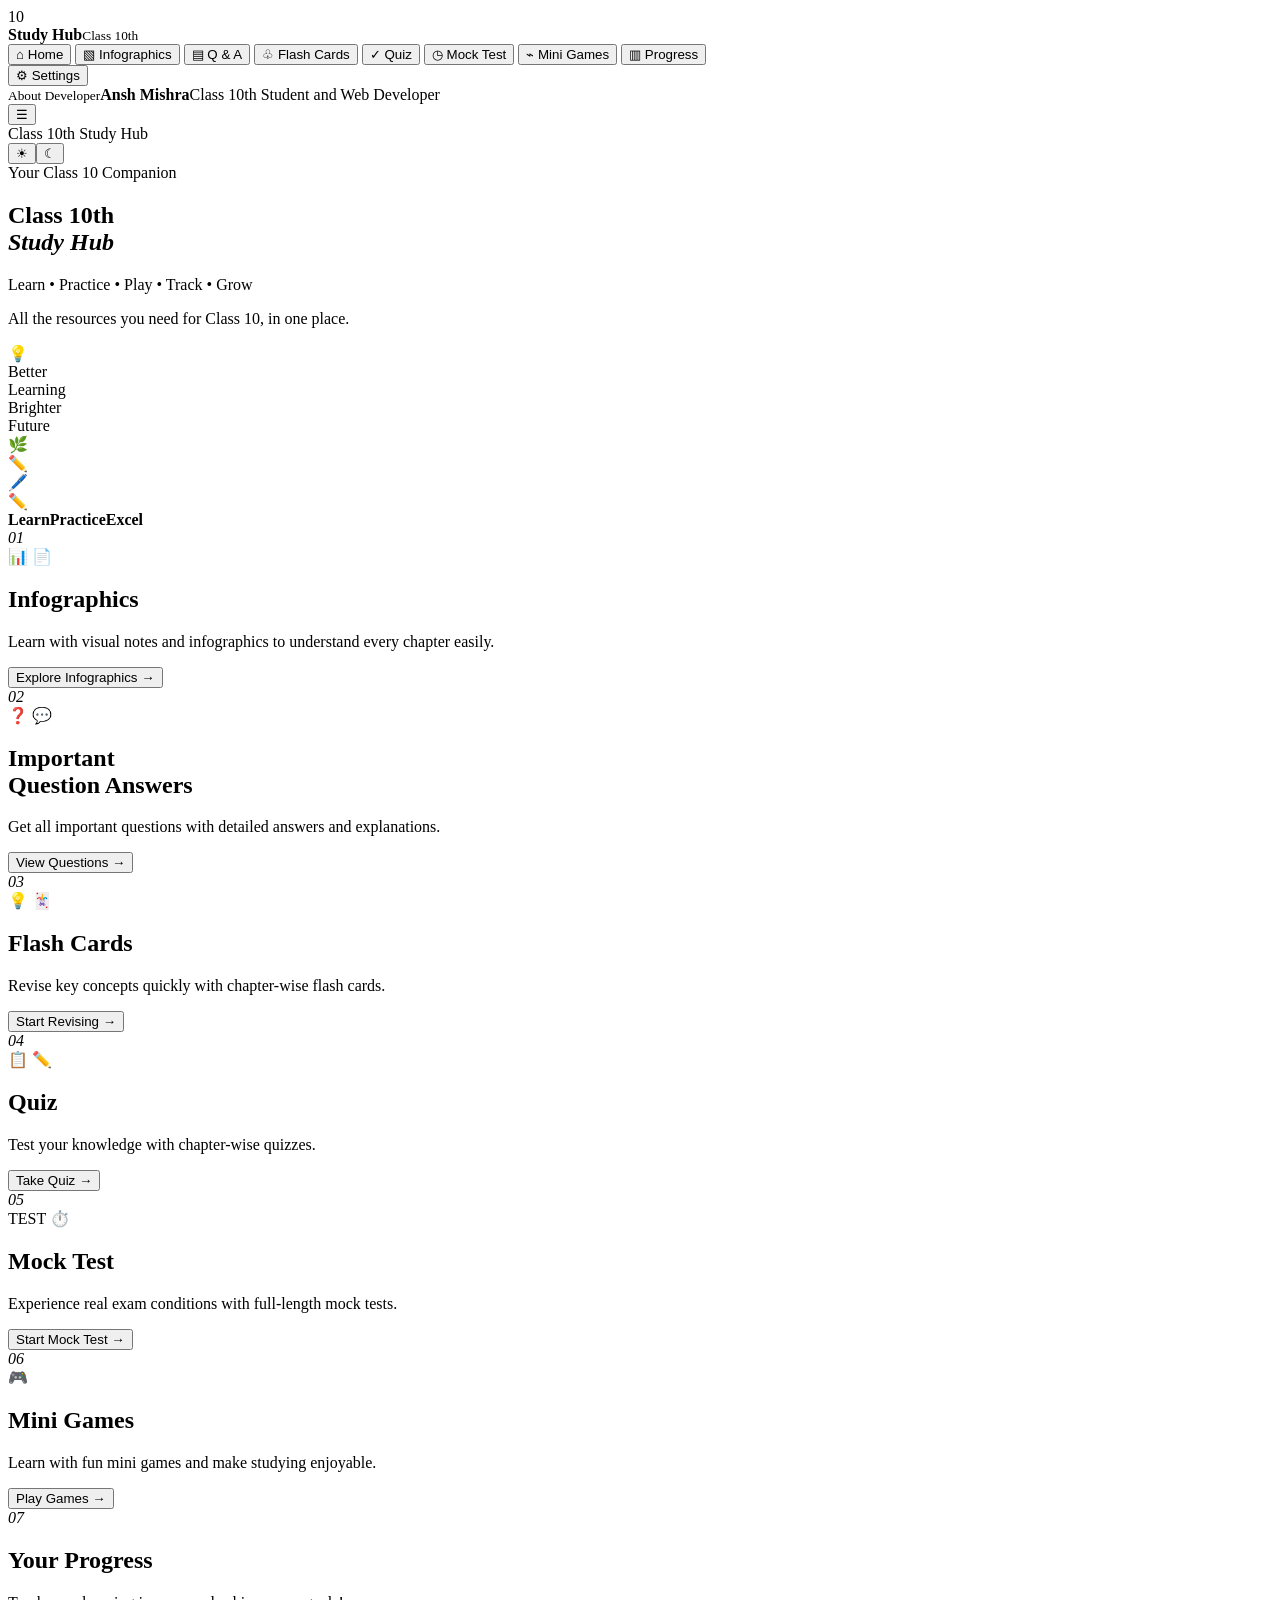
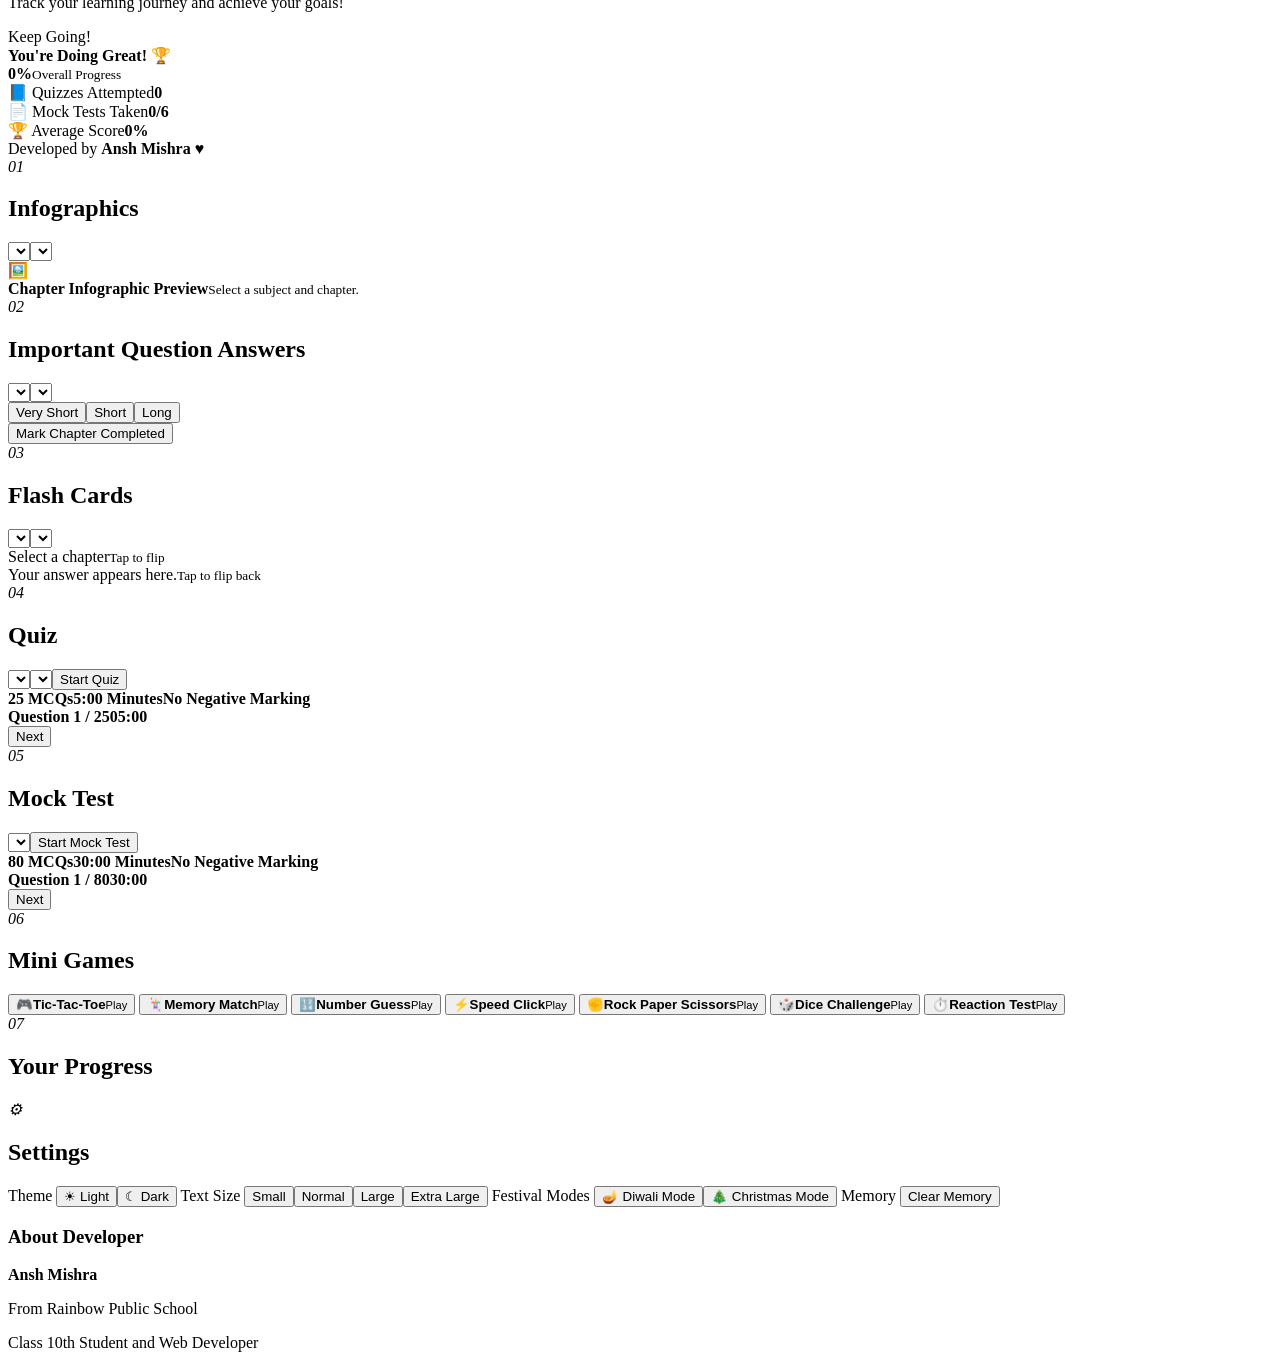
==== commit 963abdfe: "Rename index-1.html to index.html" ====
--- a/index.html
+++ b/index.html
@@ -1,145 +1,132 @@
 <!doctype html>
 <html lang="en">
 <head>
-  <meta charset="utf-8">
-  <meta name="viewport" content="width=device-width,initial-scale=1">
-  <meta name="theme-color" content="#0b1730">
-  <title>Class 10th Study Hub</title>
-  <link rel="stylesheet" href="styles.css">
+<meta charset="utf-8">
+<meta name="viewport" content="width=device-width,initial-scale=1">
+<title>Class 10th Study Hub</title>
+<link rel="stylesheet" href="styles.css">
 </head>
 <body>
-  <div class="app-shell">
-    <aside class="sidebar" id="sidebar">
-      <div class="side-brand">
-        <div class="side-logo">10</div>
-        <div>
-          <strong>Study Hub</strong>
-          <span>Class 10th</span>
+<div class="app">
+  <aside class="sidebar" id="sidebar">
+    <div class="side-brand"><div class="logo10">10</div><div><b>Study Hub</b><small>Class 10th</small></div></div>
+    <nav>
+      <button class="nav active" data-view="dashboard">⌂ <span>Home</span></button>
+      <button class="nav" data-view="infographics">▧ <span>Infographics</span></button>
+      <button class="nav" data-view="questions">▤ <span>Q &amp; A</span></button>
+      <button class="nav" data-view="flashcards">♧ <span>Flash Cards</span></button>
+      <button class="nav" data-view="quiz">✓ <span>Quiz</span></button>
+      <button class="nav" data-view="mock">◷ <span>Mock Test</span></button>
+      <button class="nav" data-view="games">⌁ <span>Mini Games</span></button>
+      <button class="nav" data-view="progress">▥ <span>Progress</span></button>
+    </nav>
+    <div class="side-bottom">
+      <button class="nav" data-view="settings">⚙ <span>Settings</span></button>
+      <div class="about-mini"><small>About Developer</small><b>Ansh Mishra</b><span>Class 10th Student and Web Developer</span></div>
+    </div>
+  </aside>
+
+  <main class="main">
+    <header class="topbar">
+      <button id="menuBtn" class="hamb">☰</button>
+      <div class="brand">Class 10th <span>Study Hub</span></div>
+      <div class="theme"><button id="lightBtn">☀</button><button id="darkBtn">☾</button></div>
+    </header>
+
+    <div class="content">
+      <section id="dashboard" class="view active">
+        <div class="hero">
+          <div class="hero-text">
+            <span class="badge">Your Class 10 Companion</span>
+            <h1>Class 10th<br><em>Study Hub</em></h1>
+            <div class="tag">Learn • Practice • Play • Track • Grow</div>
+            <p>All the resources you need for Class 10, in one place.</p>
+          </div>
+          <div class="hero-art">
+            <div class="bulb">💡</div><div class="note">Better<br>Learning<br>Brighter<br>Future</div>
+            <div class="plant">🌿</div><div class="cup">✏️<br>🖊️<br>✏️</div>
+            <div class="books"><b>Learn</b><b>Practice</b><b>Excel</b></div>
+          </div>
         </div>
-      </div>
-      <nav>
-        <button class="nav-item active" data-target="home">⌂ <span>Home</span></button>
-        <button class="nav-item" data-target="infographics">▧ <span>Infographics</span></button>
-        <button class="nav-item" data-target="questions">▤ <span>Q &amp; A</span></button>
-        <button class="nav-item" data-target="flashcards">♧ <span>Flash Cards</span></button>
-        <button class="nav-item" data-target="quiz">✓ <span>Quiz</span></button>
-        <button class="nav-item" data-target="mock">◷ <span>Mock Test</span></button>
-        <button class="nav-item" data-target="games">⌁ <span>Mini Games</span></button>
-        <button class="nav-item" data-target="progress">▥ <span>Progress</span></button>
-      </nav>
-      <div class="side-bottom">
-        <button class="nav-item" data-target="settings">⚙ <span>Settings</span></button>
-        <div class="developer-mini">
-          <small>About Developer</small>
-          <b>Ansh Mishra</b>
-          <span>Class 10th Student &amp; Web Developer</span>
+
+        <div class="cards">
+          <article class="card c1" data-open="infographics"><i>01</i><div class="art">📊 📄</div><h2>Infographics</h2><p>Learn with visual notes and infographics to understand every chapter easily.</p><button>Explore Infographics →</button></article>
+          <article class="card c2" data-open="questions"><i>02</i><div class="art">❓ 💬</div><h2>Important<br>Question Answers</h2><p>Get all important questions with detailed answers and explanations.</p><button>View Questions →</button></article>
+          <article class="card c3" data-open="flashcards"><i>03</i><div class="art">💡 🃏</div><h2>Flash Cards</h2><p>Revise key concepts quickly with chapter-wise flash cards.</p><button>Start Revising →</button></article>
+          <article class="card c4" data-open="quiz"><i>04</i><div class="art">📋 ✏️</div><h2>Quiz</h2><p>Test your knowledge with chapter-wise quizzes.</p><button>Take Quiz →</button></article>
+          <article class="card c5" data-open="mock"><i>05</i><div class="art">TEST ⏱️</div><h2>Mock Test</h2><p>Experience real exam conditions with full-length mock tests.</p><button>Start Mock Test →</button></article>
+          <article class="card c6" data-open="games"><i>06</i><div class="art">🎮</div><h2>Mini Games</h2><p>Learn with fun mini games and make studying enjoyable.</p><button>Play Games →</button></article>
         </div>
-      </div>
-    </aside>
 
-    <main class="main">
-      <header class="topbar">
-        <button class="hamburger" id="hamburger" aria-label="Menu">☰</button>
-        <div class="brand-title">Class 10th <span>Study Hub</span></div>
-        <div class="mode-switch">
-          <button id="lightBtn" class="mode-btn active">☀</button>
-          <button id="darkBtn" class="mode-btn">☾</button>
-        </div>
-      </header>
+        <section class="progress" id="progressPanel">
+          <div class="progress-title">
+            <div><i>07</i><div><h2>Your Progress</h2><p>Track your learning journey and achieve your goals!</p></div></div>
+            <div class="keep">Keep Going!<br><b>You're Doing Great!</b> 🏆</div>
+          </div>
+          <div class="progress-body">
+            <div class="donut"><div><strong id="overall">0%</strong><small>Overall Progress</small></div></div>
+            <div class="subjects" id="subjectProgress"></div>
+          </div>
+          <div class="stats">
+            <div>📘 <span>Quizzes Attempted<strong id="quizCount">0</strong></span></div>
+            <div>📄 <span>Mock Tests Taken<strong id="mockCount">0/6</strong></span></div>
+            <div>🏆 <span>Average Score<strong id="avgScore">0%</strong></span></div>
+          </div>
+        </section>
+        <footer>Developed by <b>Ansh Mishra</b> <span>♥</span></footer>
+      </section>
 
-      <div class="page">
-        <section id="home" class="view active-view">
-          <section class="hero">
-            <div class="hero-copy">
-              <div class="badge">Your Class 10 Companion</div>
-              <h1>Class 10th<br><span>Study Hub</span></h1>
-              <div class="tagline">Learn <i>•</i> Practice <i>•</i> Play <i>•</i> Track <i>•</i> Grow</div>
-              <p>All the resources you need for Class 10, in one place.</p>
-            </div>
-            <div class="hero-art">
-              <div class="spark s1">✦</div><div class="spark s2">◇</div><div class="spark s3">✦</div>
-              <div class="bulb">💡</div>
-              <div class="sticky">Better<br>Learning<br>Brighter<br>Future</div>
-              <div class="plant">🌿</div>
-              <div class="pencil-cup">✏️<br>🖊️<br>✏️</div>
-              <div class="books">
-                <div class="book blue">Learn</div>
-                <div class="book green">Practice</div>
-                <div class="book orange">Excel</div>
-              </div>
-            </div>
-          </section>
+      <section id="infographics" class="view"><div class="heading"><i>01</i><h1>Infographics</h1></div><div class="panel">
+        <div class="selectors"><select id="infoSubject"></select><select id="infoChapter"></select></div>
+        <div class="image-preview"><div>🖼️</div><b>Chapter Infographic Preview</b><small id="infoHint">Select a subject and chapter.</small></div>
+      </div></section>
 
-          <section class="resource-grid">
-            <article class="resource-card blue-card" data-target="infographics">
-              <span class="num">01</span><div class="card-art">📊 📄</div>
-              <h2>Infographics</h2><p>Learn with visual notes and infographics to understand every chapter easily.</p>
-              <button>Explore Infographics <b>→</b></button>
-            </article>
-            <article class="resource-card green-card" data-target="questions">
-              <span class="num">02</span><div class="card-art">❓ 💬</div>
-              <h2>Important<br>Question Answers</h2><p>Get all important questions with detailed answers and explanations.</p>
-              <button>View Questions <b>→</b></button>
-            </article>
-            <article class="resource-card pink-card" data-target="flashcards">
-              <span class="num">03</span><div class="card-art">💡 🃏</div>
-              <h2>Flash Cards</h2><p>Revise key concepts quickly with chapter-wise flash cards.</p>
-              <button>Start Revising <b>→</b></button>
-            </article>
-            <article class="resource-card purple-card" data-target="quiz">
-              <span class="num">04</span><div class="card-art">📋 ✏️</div>
-              <h2>Quiz</h2><p>Test your knowledge with chapter-wise quizzes.</p>
-              <button>Take Quiz <b>→</b></button>
-            </article>
-            <article class="resource-card orange-card" data-target="mock">
-              <span class="num">05</span><div class="card-art">TEST ⏱️</div>
-              <h2>Mock Test</h2><p>Experience real exam conditions with full-length mock tests.</p>
-              <button>Start Mock Test <b>→</b></button>
-            </article>
-            <article class="resource-card cyan-card" data-target="games">
-              <span class="num">06</span><div class="card-art">🎮</div>
-              <h2>Mini Games</h2><p>Learn with fun mini games and make studying enjoyable.</p>
-              <button>Play Games <b>→</b></button>
-            </article>
-          </section>
+      <section id="questions" class="view"><div class="heading"><i>02</i><h1>Important Question Answers</h1></div><div class="panel">
+        <div class="selectors"><select id="qaSubject"></select><select id="qaChapter"></select></div>
+        <div class="tabs"><button class="selected" data-tab="very">Very Short</button><button data-tab="short">Short</button><button data-tab="long">Long</button></div>
+        <div id="qaList"></div>
+        <button id="chapterDone" class="primary wide">Mark Chapter Completed</button>
+      </div></section>
 
-          <section class="progress-panel" id="progress">
-            <div class="progress-heading">
-              <div><span class="num">07</span><div><h2>Your Progress</h2><p>Track your learning journey and achieve your goals!</p></div></div>
-              <div class="motivation">Consistency<br>today creates<br>a brighter tomorrow! <b>▥</b></div>
-            </div>
-            <div class="progress-main">
-              <div class="donut" id="overallDonut"><div><strong id="overallPct">75%</strong><span>Overall Progress</span></div></div>
-              <div class="subjects">
-                <div class="subject"><b>▣</b><span>Mathematics <strong>80%</strong></span><i><em style="width:80%"></em></i></div>
-                <div class="subject"><b>⚗</b><span>Science <strong>70%</strong></span><i><em style="width:70%"></em></i></div>
-                <div class="subject"><b>◉</b><span>Social Science <strong>65%</strong></span><i><em style="width:65%"></em></i></div>
-                <div class="subject"><b>▣</b><span>English <strong>85%</strong></span><i><em style="width:85%"></em></i></div>
-                <div class="subject"><b>अ</b><span>Hindi <strong>75%</strong></span><i><em style="width:75%"></em></i></div>
-                <div class="subject"><b>IT</b><span>Information Technology <strong>60%</strong></span><i><em style="width:60%"></em></i></div>
-              </div>
-            </div>
-            <div class="stats">
-              <div><b>▣</b><span>Chapters Completed<strong>24/112</strong></span></div>
-              <div><b>◎</b><span>Quizzes Attempted<strong>18</strong></span></div>
-              <div><b>▤</b><span>Mock Tests Taken<strong>5/6</strong></span></div>
-              <div><b>🏆</b><span>Average Score<strong>78%</strong></span></div>
-            </div>
-          </section>
+      <section id="flashcards" class="view"><div class="heading"><i>03</i><h1>Flash Cards</h1></div><div class="panel">
+        <div class="selectors"><select id="fcSubject"></select><select id="fcChapter"></select></div>
+        <div id="flashcard" class="flash"><div class="flash-inner"><div class="face front">Select a chapter<small>Tap to flip</small></div><div class="face back">Your answer appears here.<small>Tap to flip back</small></div></div></div>
+      </div></section>
 
-          <footer>Developed by <strong>Ansh Mishra</strong> <span>♥</span></footer>
-        </section>
+      <section id="quiz" class="view"><div class="heading"><i>04</i><h1>Quiz</h1></div><div class="panel">
+        <div id="quizSetup"><div class="selectors"><select id="quizSubject"></select><select id="quizChapter"></select><button id="startQuiz" class="primary">Start Quiz</button></div><div class="rules"><b>25 MCQs</b><b>5:00 Minutes</b><b>No Negative Marking</b></div></div>
+        <div id="quizRun" class="hidden"><div class="testbar"><b id="quizNo">Question 1 / 25</b><strong id="quizTimer">05:00</strong></div><div id="quizQuestion"></div><div id="quizOptions"></div><button id="quizNext" class="primary wide">Next</button></div>
+        <div id="quizResult" class="result hidden"></div>
+      </div></section>
 
-        <section id="infographics" class="view"><div class="section-head"><span>01</span><h1>Infographics</h1></div><div class="workspace"><h2>Subject → Chapter → Notes</h2><p>Your chapter infographic images will appear here.</p><div class="selector-row"><select><option>Select Subject</option><option>Mathematics</option><option>Science</option><option>Social Science</option><option>English</option><option>Hindi</option><option>Information Technology</option></select><select><option>Select Chapter</option></select></div><div class="empty-box">📚<br><b>Infographic Preview</b><small>Add your chapter images here.</small></div></div></section>
-        <section id="questions" class="view"><div class="section-head"><span>02</span><h1>Important Question Answers</h1></div><div class="workspace"><div class="selector-row"><select><option>Select Subject</option><option>Mathematics</option><option>Science</option><option>Social Science</option><option>English</option><option>Hindi</option><option>Information Technology</option></select><select><option>Select Chapter</option></select></div><div class="qa-tabs"><button class="active">Very Short</button><button>Short</button><button>Long</button></div><div class="empty-box">📝<br><b>Chapter-wise Q&amp;A</b><small>12 Very Short • 8 Short • 4 Long</small></div></div></section>
-        <section id="flashcards" class="view"><div class="section-head"><span>03</span><h1>Flash Cards</h1></div><div class="workspace"><div class="selector-row"><select><option>Select Subject</option><option>Mathematics</option><option>Science</option><option>Social Science</option><option>English</option><option>Hindi</option><option>Information Technology</option></select><select><option>Select Chapter</option></select></div><div class="flashcard" id="flashcard"><div class="flash-inner"><div class="front">What is the key concept?<small>Tap to flip</small></div><div class="back">Chapter answer and quick revision point.<small>Tap to flip back</small></div></div></div></div></section>
-        <section id="quiz" class="view"><div class="section-head"><span>04</span><h1>Quiz</h1></div><div class="workspace"><div class="selector-row"><select><option>Select Subject</option><option>Mathematics</option><option>Science</option><option>Social Science</option><option>English</option><option>Hindi</option><option>Information Technology</option></select><select><option>Select Chapter</option></select><button class="primary">Start Quiz</button></div><div class="quiz-info"><b>25 MCQs</b><b>5:00 Minutes</b><b>No Negative Marking</b></div><div class="empty-box">✓<br><b>Chapter Quiz</b><small>Questions, timer, feedback and result are ready for integration.</small></div></div></section>
-        <section id="mock" class="view"><div class="section-head"><span>05</span><h1>Mock Test</h1></div><div class="workspace"><div class="selector-row"><select><option>Select Subject</option><option>Mathematics</option><option>Science</option><option>Social Science</option><option>English</option><option>Hindi</option><option>Information Technology</option></select><button class="primary">Start Mock Test</button></div><div class="quiz-info"><b>80+ MCQs</b><b>30:00 Minutes</b><b>No Negative Marking</b></div><div class="empty-box">⏱️<br><b>Full Subject Mock Test</b><small>30-minute exam-style test.</small></div></div></section>
-        <section id="games" class="view"><div class="section-head"><span>06</span><h1>Mini Games</h1></div><div class="workspace games-grid"><button class="game-tile">🎮<b>Tic-Tac-Toe</b><small>Play</small></button><button class="game-tile">🧩<b>Puzzle</b><small>Play</small></button><button class="game-tile">🃏<b>Memory Match</b><small>Play</small></button><button class="game-tile">🔢<b>2048</b><small>Play</small></button><button class="game-tile">🐍<b>Snake</b><small>Play</small></button><button class="game-tile">🏓<b>Pong</b><small>Play</small></button><button class="game-tile">🚀<b>Space Runner</b><small>Play</small></button></div></section>
-        <section id="settings" class="view"><div class="section-head"><span>⚙</span><h1>Settings</h1></div><div class="workspace settings-list"><label>Theme <div><button id="setLight">☀ Light</button><button id="setDark">☾ Dark</button></div></label><label>Text Size <div><button data-size="small">Small</button><button data-size="normal">Normal</button><button data-size="large">Large</button><button data-size="xl">Extra Large</button></div></label><label>Festival Modes <div><button id="diwali">🪔 Diwali Mode</button><button id="christmas">🎄 Christmas Mode</button></div></label><label>Memory <div><button id="clearMemory" class="danger">Clear Memory</button></div></label><div class="about"><h3>About Developer</h3><b>Ansh Mishra</b><p>From Rainbow Public School</p><p>Class 10th Student and Web Developer</p></div></div></section>
-      </div>
-    </main>
-  </div>
-  <script src="app.js"></script>
+      <section id="mock" class="view"><div class="heading"><i>05</i><h1>Mock Test</h1></div><div class="panel">
+        <div id="mockSetup"><div class="selectors"><select id="mockSubject"></select><button id="startMock" class="primary">Start Mock Test</button></div><div class="rules"><b>80 MCQs</b><b>30:00 Minutes</b><b>No Negative Marking</b></div></div>
+        <div id="mockRun" class="hidden"><div class="testbar"><b id="mockNo">Question 1 / 80</b><strong id="mockTimer">30:00</strong></div><div id="mockQuestion"></div><div id="mockOptions"></div><button id="mockNext" class="primary wide">Next</button></div>
+        <div id="mockResult" class="result hidden"></div>
+      </div></section>
+
+      <section id="games" class="view"><div class="heading"><i>06</i><h1>Mini Games</h1></div><div class="panel"><div class="game-grid">
+        <button class="game" data-game="ttt">🎮<b>Tic-Tac-Toe</b><small>Play</small></button>
+        <button class="game" data-game="memory">🃏<b>Memory Match</b><small>Play</small></button>
+        <button class="game" data-game="number">🔢<b>Number Guess</b><small>Play</small></button>
+        <button class="game" data-game="click">⚡<b>Speed Click</b><small>Play</small></button>
+        <button class="game" data-game="rps">✊<b>Rock Paper Scissors</b><small>Play</small></button>
+        <button class="game" data-game="dice">🎲<b>Dice Challenge</b><small>Play</small></button>
+        <button class="game" data-game="reaction">⏱️<b>Reaction Test</b><small>Play</small></button>
+      </div><div id="gameArea" class="game-area hidden"></div></div></section>
+
+      <section id="progress" class="view"><div class="heading"><i>07</i><h1>Your Progress</h1></div><div class="panel"><div id="fullProgress"></div></div></section>
+
+      <section id="settings" class="view"><div class="heading"><i>⚙</i><h1>Settings</h1></div><div class="panel settings">
+        <label>Theme <span><button id="sLight">☀ Light</button><button id="sDark">☾ Dark</button></span></label>
+        <label>Text Size <span><button data-size="small">Small</button><button data-size="normal">Normal</button><button data-size="large">Large</button><button data-size="xl">Extra Large</button></span></label>
+        <label>Festival Modes <span><button id="diwali">🪔 Diwali Mode</button><button id="christmas">🎄 Christmas Mode</button></span></label>
+        <label>Memory <span><button id="clear" class="danger">Clear Memory</button></span></label>
+        <div class="developer"><h3>About Developer</h3><b>Ansh Mishra</b><p>From Rainbow Public School</p><p>Class 10th Student and Web Developer</p></div>
+      </div></section>
+    </div>
+  </main>
+</div>
+<script src="app.js"></script>
 </body>
-</html>+</html>
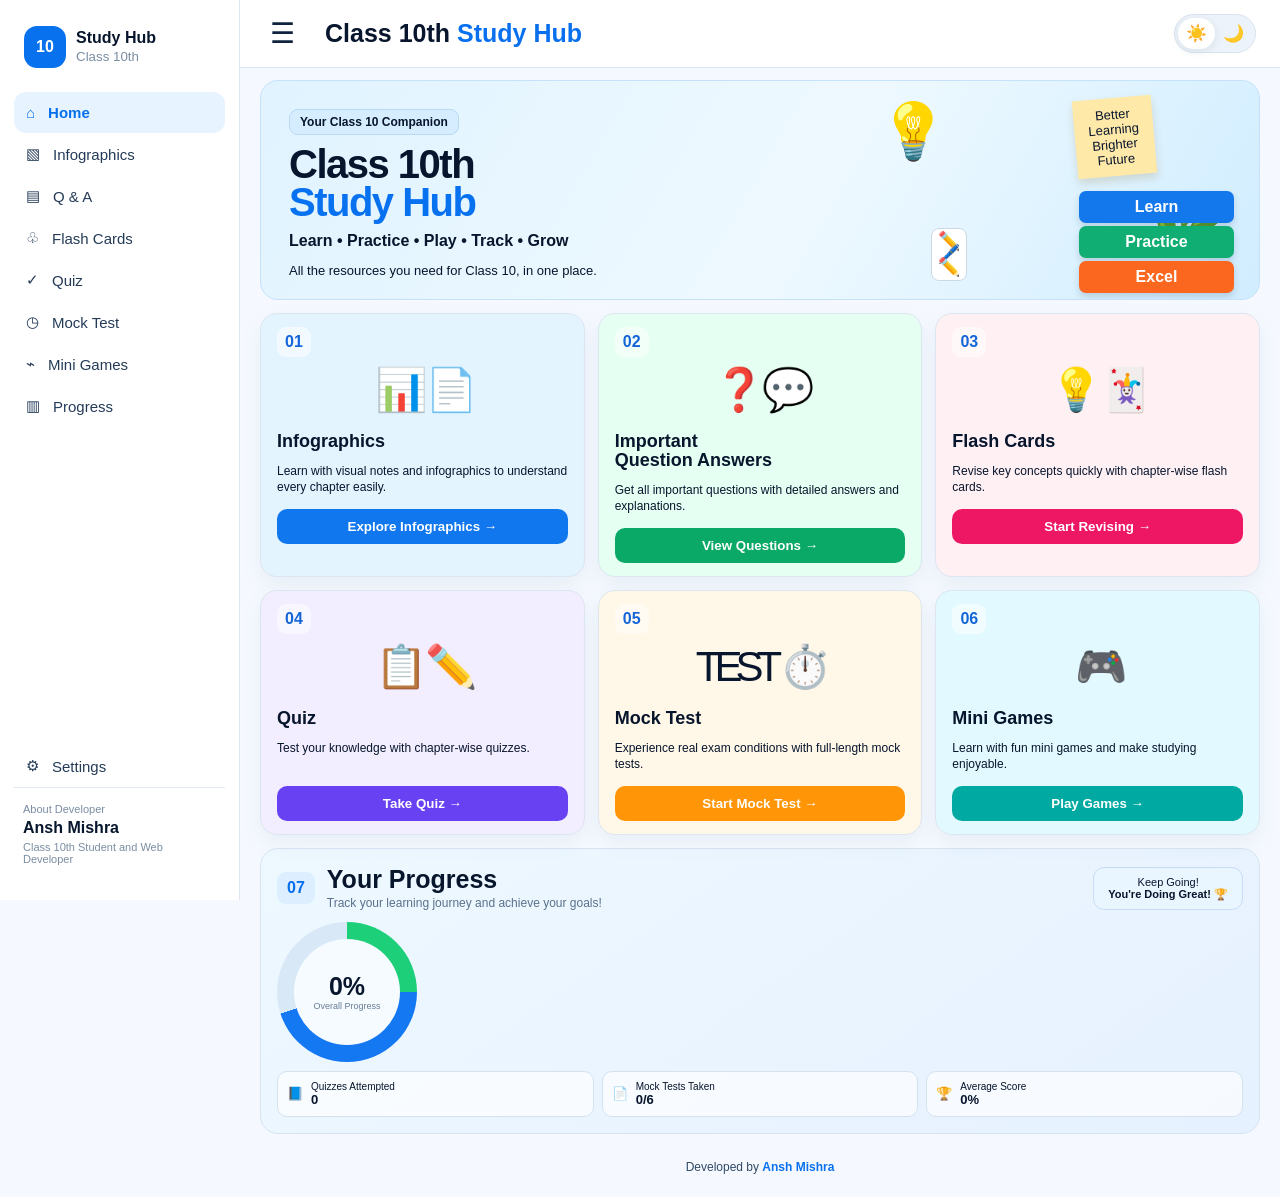
==== commit 4cf0010d: "Update theme button icons in index.html" ====
--- a/index.html
+++ b/index.html
@@ -30,7 +30,7 @@
     <header class="topbar">
       <button id="menuBtn" class="hamb">☰</button>
       <div class="brand">Class 10th <span>Study Hub</span></div>
-      <div class="theme"><button id="lightBtn">☀</button><button id="darkBtn">☾</button></div>
+      <div class="theme"><button id="lightBtn">☀️</button><button id="darkBtn">🌙</button></div>
     </header>
 
     <div class="content">
@@ -73,7 +73,7 @@
             <div>🏆 <span>Average Score<strong id="avgScore">0%</strong></span></div>
           </div>
         </section>
-        <footer>Developed by <b>Ansh Mishra</b> <span>♥</span></footer>
+        <footer>Developed by <b>Ansh Mishra</b> <span></span></footer>
       </section>
 
       <section id="infographics" class="view"><div class="heading"><i>01</i><h1>Infographics</h1></div><div class="panel">
--- a/styles.css
+++ b/styles.css
@@ -0,0 +1 @@
+*{box-sizing:border-box}body{margin:0;font-family:Inter,Segoe UI,Arial,sans-serif;color:#07152d;background:#f5f9ff}.app{min-height:100vh}.sidebar{position:fixed;left:0;top:0;bottom:0;width:240px;background:#fff;border-right:1px solid #dce7f2;padding:20px 14px;display:flex;flex-direction:column;z-index:30;transition:.25s}.side-brand{display:flex;gap:10px;align-items:center;padding:6px 10px 24px}.logo10{width:42px;height:42px;border-radius:13px;background:#0872ee;color:#fff;display:grid;place-items:center;font-weight:900}.side-brand b{display:block}.side-brand small{color:#7b8da3}.nav{border:0;background:none;padding:12px;border-radius:12px;text-align:left;display:flex;gap:13px;align-items:center;width:100%;font-size:15px;color:#243b58;cursor:pointer}.nav:hover,.nav.active{background:#e7f3ff;color:#0670ef;font-weight:800}.side-bottom{margin-top:auto}.about-mini{border-top:1px solid #e1e8f0;padding:15px 9px;display:grid;gap:4px}.about-mini small,.about-mini span{color:#7b8da3;font-size:11px}.main{margin-left:240px}.topbar{height:68px;position:sticky;top:0;z-index:20;background:#fffffff2;backdrop-filter:blur(14px);border-bottom:1px solid #dfe8f2;display:flex;align-items:center;padding:0 24px}.hamb{border:0;background:none;font-size:28px;cursor:pointer;color:#10233e;margin-right:24px}.brand{font-size:25px;font-weight:900}.brand span{color:#0870ef}.theme{margin-left:auto;background:#edf3fa;border:1px solid #d9e3ee;padding:3px;border-radius:25px}.theme button{border:0;border-radius:20px;width:37px;height:31px;background:none;cursor:pointer;font-size:17px}.theme button:first-child{background:#fff;box-shadow:0 2px 8px #8395a633}.content{max-width:1200px;margin:auto;padding:12px 20px}.view{display:none}.view.active{display:block}.hero{height:220px;border:1px solid #c5e2fa;border-radius:18px;background:linear-gradient(120deg,#e0f3ff,#eef9ff 55%,#d0edff);padding:28px;position:relative;overflow:hidden}.badge{display:inline-block;padding:5px 10px;border-radius:9px;background:#d6edff;border:1px solid #b8d9f2;font-size:12px;font-weight:800}.hero h1{font-size:40px;line-height:.94;letter-spacing:-1.5px;margin:11px 0}.hero h1 em{font-style:normal;color:#0871ef}.tag{font-weight:800}.hero p{font-size:13px}.hero-art{position:absolute;right:25px;top:0;width:420px;height:220px}.bulb{position:absolute;left:65px;top:18px;font-size:55px}.note{position:absolute;right:80px;top:17px;background:#ffe9a9;padding:9px 14px;text-align:center;transform:rotate(-5deg);font-size:13px;box-shadow:0 5px 9px #8b6c2533}.plant{position:absolute;right:12px;bottom:42px;font-size:58px}.cup{position:absolute;left:117px;bottom:20px;background:#fff;border:1px solid #ccd8e4;border-radius:8px;padding:6px;font-size:18px;line-height:.72}.books{position:absolute;right:0;bottom:8px;width:155px;display:grid;gap:3px}.books b{color:#fff;text-align:center;padding:7px;border-radius:7px;box-shadow:0 4px 7px #314e6b33}.books b:nth-child(1){background:#1478ed}.books b:nth-child(2){background:#10ae72}.books b:nth-child(3){background:#fb671f}.cards{display:grid;grid-template-columns:repeat(3,1fr);gap:13px;margin-top:13px}.card{min-height:235px;border-radius:17px;padding:13px 16px;border:1px solid #dce6f0;box-shadow:0 8px 20px #56718e14;cursor:pointer}.c1{background:#e4f4ff}.c2{background:#e5fff2}.c3{background:#fff0f4}.c4{background:#f2edff}.c5{background:#fff7e7}.c6{background:#e2faff}.card i{display:inline-grid;place-items:center;width:34px;height:30px;border-radius:9px;background:#ffffff88;color:#1466d8;font-style:normal;font-weight:900}.art{text-align:center;height:72px;font-size:42px;padding-top:8px;letter-spacing:-7px}.card h2{font-size:18px;line-height:1.05;margin:3px 0 7px}.card p{font-size:12px;line-height:1.35;min-height:34px}.card button{width:100%;border:0;border-radius:10px;padding:10px;color:#fff;font-weight:800;cursor:pointer}.c1 button{background:#1177ee}.c2 button{background:#0aa967}.c3 button{background:#ed1764}.c4 button{background:#6841f3}.c5 button{background:#ff9507}.c6 button{background:#00a9a2}.progress{margin:13px 0;border:1px solid #d6e4f2;background:linear-gradient(145deg,#eef8ff,#e6f1ff);border-radius:18px;padding:16px}.progress-title{display:flex;justify-content:space-between;align-items:center}.progress-title>div:first-child{display:flex;align-items:center;gap:12px}.progress-title i,.heading i{display:inline-grid;place-items:center;background:#dceeff;color:#076eee;border-radius:9px;padding:7px 10px;font-style:normal;font-weight:900}.progress h2{margin:0;font-size:25px}.progress p{margin:2px 0;font-size:12px;color:#59718c}.keep{font-size:11px;background:#e9f5ff;border:1px solid #c6ddf5;border-radius:11px;padding:8px 14px;text-align:center}.progress-body{display:flex;gap:25px;align-items:center;margin-top:10px}.donut{width:140px;height:140px;border-radius:50%;background:conic-gradient(#1ecf7a 0 25%,#1478f3 25% 70%,#d8e8f6 70% 100%);display:grid;place-items:center;flex:none}.donut>div{width:106px;height:106px;border-radius:50%;background:#f6fbff;display:grid;place-items:center;align-content:center}.donut strong{font-size:25px}.donut small{font-size:9px;color:#667c94}.subjects{flex:1;display:grid;grid-template-columns:repeat(3,1fr);gap:8px}.subject{background:#ffffffaa;border:1px solid #d4e2ef;border-radius:10px;padding:8px}.subject b{display:block;font-size:11px}.subject em{display:block;height:7px;background:#177df3;border-radius:10px;margin-top:6px}.subject .track{height:7px;background:#dbe8f4;border-radius:10px;overflow:hidden}.stats{display:grid;grid-template-columns:repeat(3,1fr);gap:8px;margin-top:9px}.stats>div{background:#ffffffaa;border:1px solid #d5e2ee;border-radius:10px;padding:9px;display:flex;gap:8px;align-items:center;font-size:13px}.stats span{font-size:10px}.stats strong{display:block;font-size:13px}.view footer,footer{text-align:center;padding:10px;color:#304865;font-size:12px}footer b{color:#0870ef}footer span{color:red;font-size:16px}.heading{display:flex;align-items:center;gap:12px;margin:8px 0 15px}.heading h1{margin:0;font-size:29px}.panel{background:#fff;border:1px solid #dce7f2;border-radius:18px;padding:22px;min-height:500px;box-shadow:0 10px 30px #526d8912}.selectors{display:flex;gap:10px;flex-wrap:wrap;margin-bottom:18px}.selectors select,.selectors button,.settings button{padding:11px 13px;border:1px solid #cbd9e7;border-radius:10px;background:#f8fbff;font-weight:700;color:#243c59}.selectors select{min-width:200px}.primary{background:#1075ef!important;color:#fff!important;border-color:#1075ef!important;cursor:pointer}.wide{width:100%;margin-top:15px}.image-preview{min-height:330px;border:2px dashed #cbdbea;border-radius:15px;display:grid;place-items:center;align-content:center;text-align:center;color:#607b96;font-size:42px;gap:6px}.image-preview b{font-size:18px;color:#203853}.image-preview small{font-size:12px}.tabs{display:flex;gap:7px;margin-bottom:14px}.tabs button{border:0;background:#edf4fb;padding:9px 14px;border-radius:10px;font-weight:800;cursor:pointer}.tabs .selected{background:#1477ef;color:#fff}.qa{border:1px solid #dce7f2;border-radius:12px;padding:14px;margin:9px 0}.qa h3{margin:0 0 6px;font-size:14px}.qa p{margin:0;color:#526b85;font-size:13px;line-height:1.5}.flash{height:300px;max-width:540px;margin:35px auto;perspective:1000px;cursor:pointer}.flash-inner{height:100%;transition:.5s;transform-style:preserve-3d;position:relative}.flash.flipped .flash-inner{transform:rotateY(180deg)}.face{position:absolute;inset:0;backface-visibility:hidden;border-radius:20px;display:grid;place-items:center;align-content:center;gap:15px;text-align:center;padding:25px;font-size:25px;font-weight:900;background:linear-gradient(145deg,#e5f5ff,#d5eaff);border:1px solid #bdd9f4}.face small{font-size:11px;color:#607993}.back{transform:rotateY(180deg);background:linear-gradient(145deg,#e5fff3,#d4f6e6)}.rules{display:flex;gap:8px;flex-wrap:wrap}.rules b{background:#edf5fc;padding:9px 12px;border-radius:10px;font-size:12px}.testbar{display:flex;justify-content:space-between;padding:11px 13px;border-radius:11px;background:#eef6ff;margin-bottom:15px}.testbar strong{color:#e24a31}.question{font-size:20px;font-weight:800;margin:15px 0}.option{width:100%;text-align:left;border:1px solid #d3dfeb;background:#fff;border-radius:11px;padding:13px;margin:7px 0;cursor:pointer}.option.selected{border-color:#1678ef;background:#eaf4ff}.option.correct{border-color:#13a568;background:#e7fff3}.option.wrong{border-color:#ef3f4b;background:#fff0f1}.feedback{font-weight:800;margin-top:7px}.result{padding:25px;text-align:center;border-radius:15px;background:#edf8ff}.result h2{margin-top:0}.hidden{display:none!important}.game-grid{display:grid;grid-template-columns:repeat(4,1fr);gap:12px}.game{min-height:145px;border:1px solid #dce7f2;border-radius:15px;background:linear-gradient(145deg,#f9fcff,#edf6ff);font-size:38px;display:grid;place-items:center;align-content:center;gap:7px;cursor:pointer}.game b{font-size:15px}.game small{font-size:11px;color:#68819b}.game-area{margin-top:18px;padding:18px;border-radius:15px;background:#f4f9ff;border:1px solid #d8e5f1;text-align:center;min-height:180px}.game-area button{margin:5px;padding:11px 15px;border:1px solid #cbd9e7;border-radius:9px;background:#fff;cursor:pointer;font-weight:700}.settings{display:grid;gap:12px}.settings label{border:1px solid #dbe6f0;border-radius:13px;padding:14px;display:flex;justify-content:space-between;gap:15px;align-items:center}.settings label span{display:flex;gap:6px;flex-wrap:wrap}.settings button{cursor:pointer}.settings .danger{color:#c52222;background:#fff0f0}.developer{background:#edf6ff;padding:18px;border-radius:13px}.developer h3{margin:0 0 7px}.developer p{margin:4px 0;color:#607992;font-size:13px}.text-large{font-size:18px}.text-xl{font-size:20px}.dark{background:#06101e;color:#f4f8ff}.dark .sidebar{background:#071526;border-color:#1c3653}.dark .nav{color:#cad8e9}.dark .nav:hover,.dark .nav.active{background:#102b4d;color:#52a5ff}.dark .topbar{background:#06101ef2;border-color:#1d3652}.dark .hamb{color:#fff}.dark .theme{background:#0d1d33;border-color:#294563}.dark .theme button:first-child{background:transparent;box-shadow:none}.dark .theme button:last-child{background:#173459}.dark .hero{background:linear-gradient(120deg,#07182d,#0b2a49);border-color:#1f6dca}.dark .hero p{color:#d7e4f3}.dark .card{color:#fff;border-color:#1d4268}.dark .c1{background:#0a2541}.dark .c2{background:#062f2e}.dark .c3{background:#35102c}.dark .c4{background:#21133f}.dark .c5{background:#35220b}.dark .c6{background:#072e3d}.dark .progress{background:linear-gradient(145deg,#071a2e,#0a223b);border-color:#1d466c}.dark .keep,.dark .subject,.dark .stats>div{background:#0c2138;border-color:#25496a}.dark .donut>div{background:#091a2d}.dark .panel{background:#08192c;border-color:#1d3b59}.dark .selectors select,.dark .selectors button,.dark .settings button{background:#0c2138;color:#eef6ff;border-color:#284966}.dark .image-preview{border-color:#2a4966}.dark .image-preview b{color:#eef6ff}.dark .rules b,.dark .testbar{background:#102a45}.dark .option{background:#0c2138;color:#eef6ff;border-color:#284966}.dark .game,.dark .game-area{background:#0c2138;border-color:#284966;color:#fff}.dark .settings label,.dark .developer{border-color:#284966;background:#0c2138}.dark .developer{background:#0d233c}.dark footer{color:#a7bdd4}.diwali{background:#160d05}.christmas{background:#06151d}@media(max-width:1050px){.cards{grid-template-columns:repeat(2,1fr)}.subjects{grid-template-columns:repeat(2,1fr)}.hero-art{opacity:.75;right:-45px}}@media(max-width:760px){.sidebar{transform:translateX(-100%);box-shadow:12px 0 30px #001d3c44}.sidebar.open{transform:translateX(0)}.main{margin-left:0}.topbar{padding:0 14px}.brand{font-size:20px}.content{padding:10px}.hero{height:300px}.hero-art{display:none}.cards{grid-template-columns:1fr}.progress-body{flex-direction:column}.subjects{width:100%}.stats{grid-template-columns:1fr 1fr}.game-grid{grid-template-columns:repeat(2,1fr)}.settings label{flex-direction:column;align-items:flex-start}.selectors select,.selectors button{width:100%}}@media(max-width:430px){.hero h1{font-size:35px}.subjects{grid-template-columns:1fr}.stats{grid-template-columns:1fr}.game-grid{grid-template-columns:1fr 1fr}}
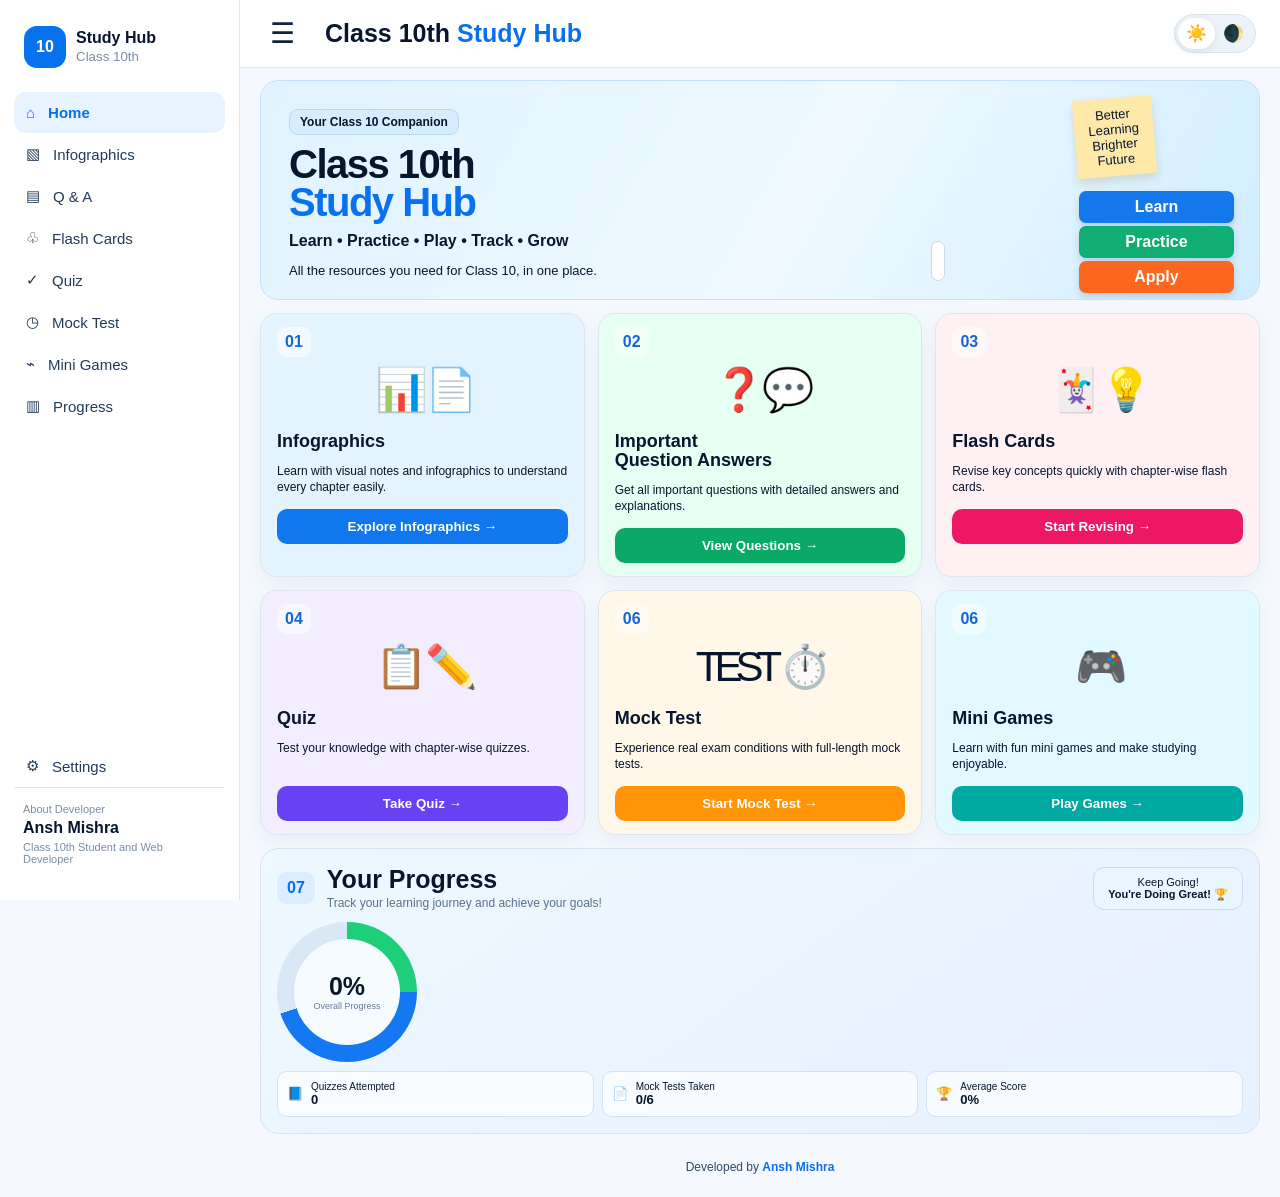
==== commit 89d1a55e: "Update theme button icons and card indices" ====
--- a/index.html
+++ b/index.html
@@ -30,7 +30,7 @@
     <header class="topbar">
       <button id="menuBtn" class="hamb">☰</button>
       <div class="brand">Class 10th <span>Study Hub</span></div>
-      <div class="theme"><button id="lightBtn">☀️</button><button id="darkBtn">🌙</button></div>
+      <div class="theme"><button id="lightBtn">☀️</button><button id="darkBtn">🌒</button></div>
     </header>
 
     <div class="content">
@@ -43,18 +43,18 @@
             <p>All the resources you need for Class 10, in one place.</p>
           </div>
           <div class="hero-art">
-            <div class="bulb">💡</div><div class="note">Better<br>Learning<br>Brighter<br>Future</div>
-            <div class="plant">🌿</div><div class="cup">✏️<br>🖊️<br>✏️</div>
-            <div class="books"><b>Learn</b><b>Practice</b><b>Excel</b></div>
+            <div class="bulb"></div><div class="note">Better<br>Learning<br>Brighter<br>Future</div>
+            <div class="plant"></div><div class="cup"><br><br></div>
+            <div class="books"><b>Learn</b><b>Practice</b><b>Apply</b></div>
           </div>
         </div>
 
         <div class="cards">
           <article class="card c1" data-open="infographics"><i>01</i><div class="art">📊 📄</div><h2>Infographics</h2><p>Learn with visual notes and infographics to understand every chapter easily.</p><button>Explore Infographics →</button></article>
           <article class="card c2" data-open="questions"><i>02</i><div class="art">❓ 💬</div><h2>Important<br>Question Answers</h2><p>Get all important questions with detailed answers and explanations.</p><button>View Questions →</button></article>
-          <article class="card c3" data-open="flashcards"><i>03</i><div class="art">💡 🃏</div><h2>Flash Cards</h2><p>Revise key concepts quickly with chapter-wise flash cards.</p><button>Start Revising →</button></article>
+          <article class="card c3" data-open="flashcards"><i>03</i><div class="art">🃏 💡</div><h2>Flash Cards</h2><p>Revise key concepts quickly with chapter-wise flash cards.</p><button>Start Revising →</button></article>
           <article class="card c4" data-open="quiz"><i>04</i><div class="art">📋 ✏️</div><h2>Quiz</h2><p>Test your knowledge with chapter-wise quizzes.</p><button>Take Quiz →</button></article>
-          <article class="card c5" data-open="mock"><i>05</i><div class="art">TEST ⏱️</div><h2>Mock Test</h2><p>Experience real exam conditions with full-length mock tests.</p><button>Start Mock Test →</button></article>
+          <article class="card c5" data-open="mock"><i>06</i><div class="art">TEST ⏱️</div><h2>Mock Test</h2><p>Experience real exam conditions with full-length mock tests.</p><button>Start Mock Test →</button></article>
           <article class="card c6" data-open="games"><i>06</i><div class="art">🎮</div><h2>Mini Games</h2><p>Learn with fun mini games and make studying enjoyable.</p><button>Play Games →</button></article>
         </div>
 
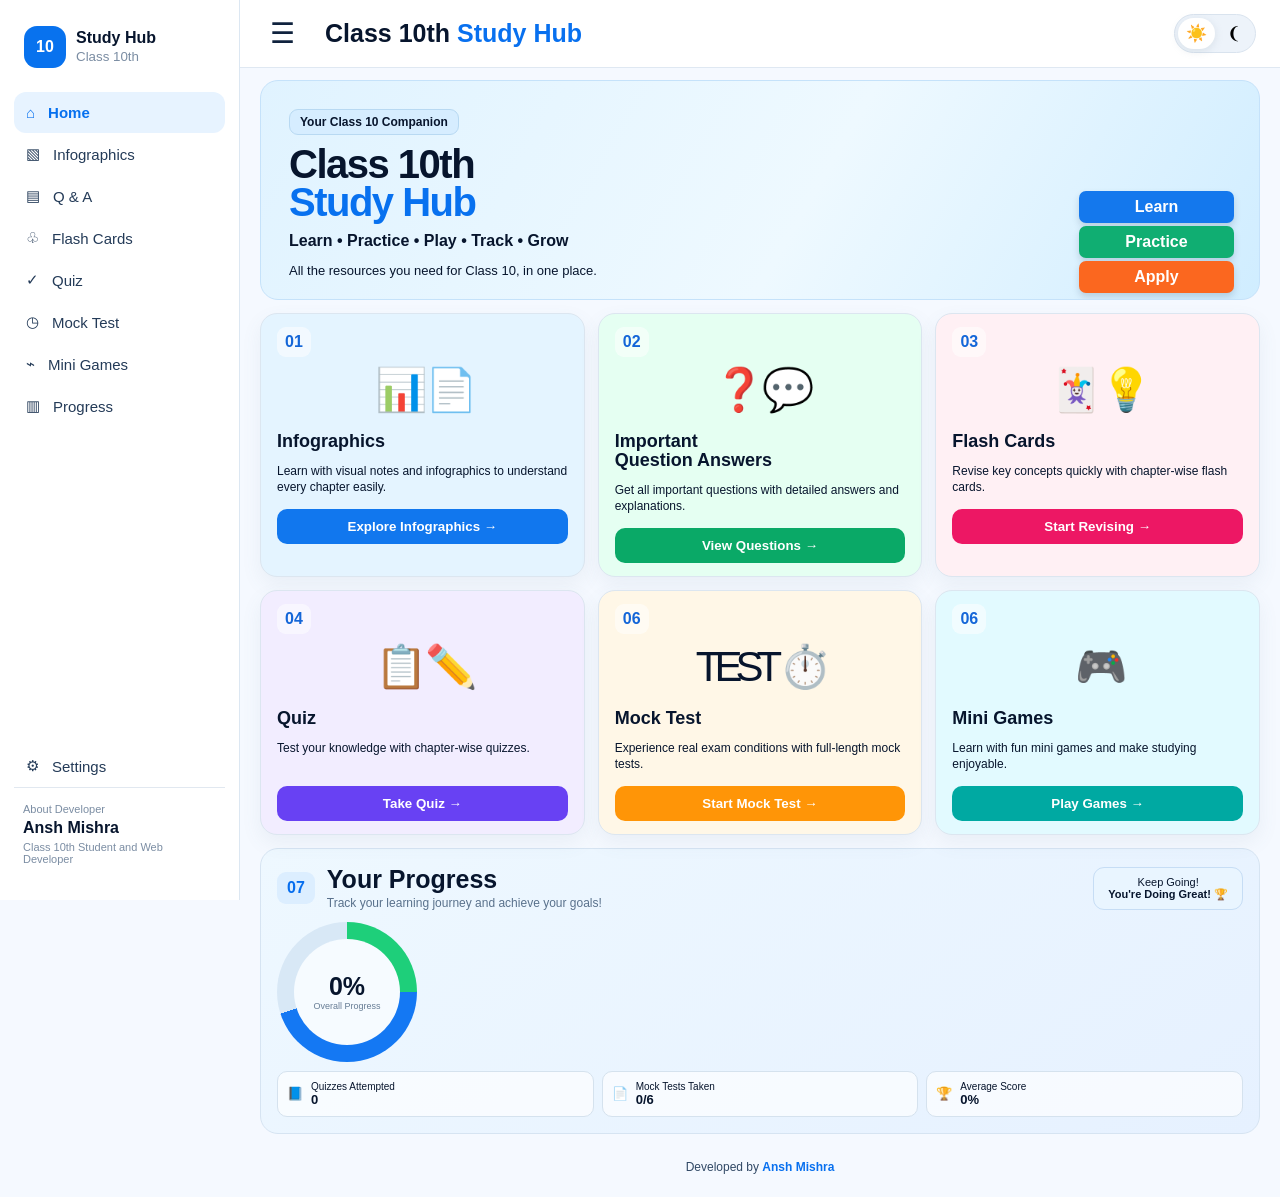
==== commit e4e5f1cd: "Update index.html" ====
--- a/index.html
+++ b/index.html
@@ -30,7 +30,7 @@
     <header class="topbar">
       <button id="menuBtn" class="hamb">☰</button>
       <div class="brand">Class 10th <span>Study Hub</span></div>
-      <div class="theme"><button id="lightBtn">☀️</button><button id="darkBtn">🌒</button></div>
+      <div class="theme"><button id="lightBtn">☀️</button><button id="darkBtn">❨</button></div>
     </header>
 
     <div class="content">
@@ -43,8 +43,7 @@
             <p>All the resources you need for Class 10, in one place.</p>
           </div>
           <div class="hero-art">
-            <div class="bulb"></div><div class="note">Better<br>Learning<br>Brighter<br>Future</div>
-            <div class="plant"></div><div class="cup"><br><br></div>
+            
             <div class="books"><b>Learn</b><b>Practice</b><b>Apply</b></div>
           </div>
         </div>
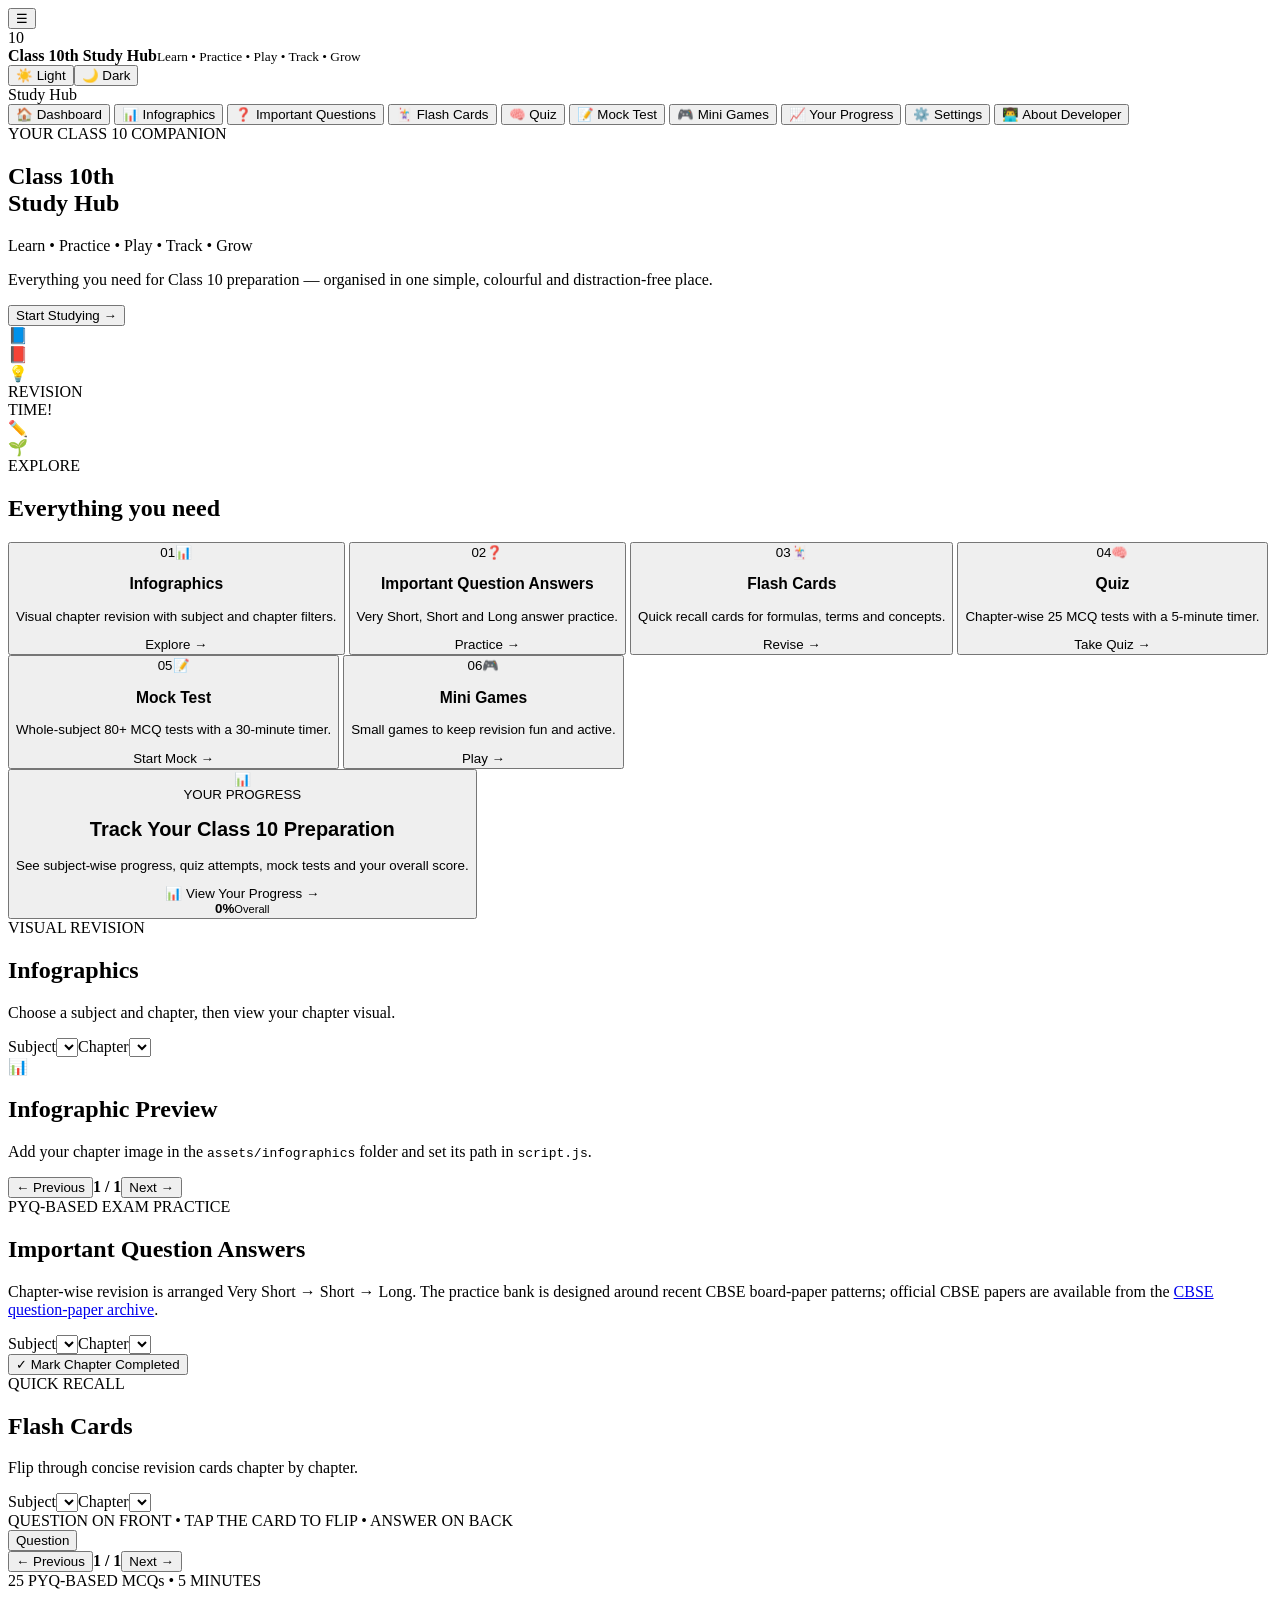
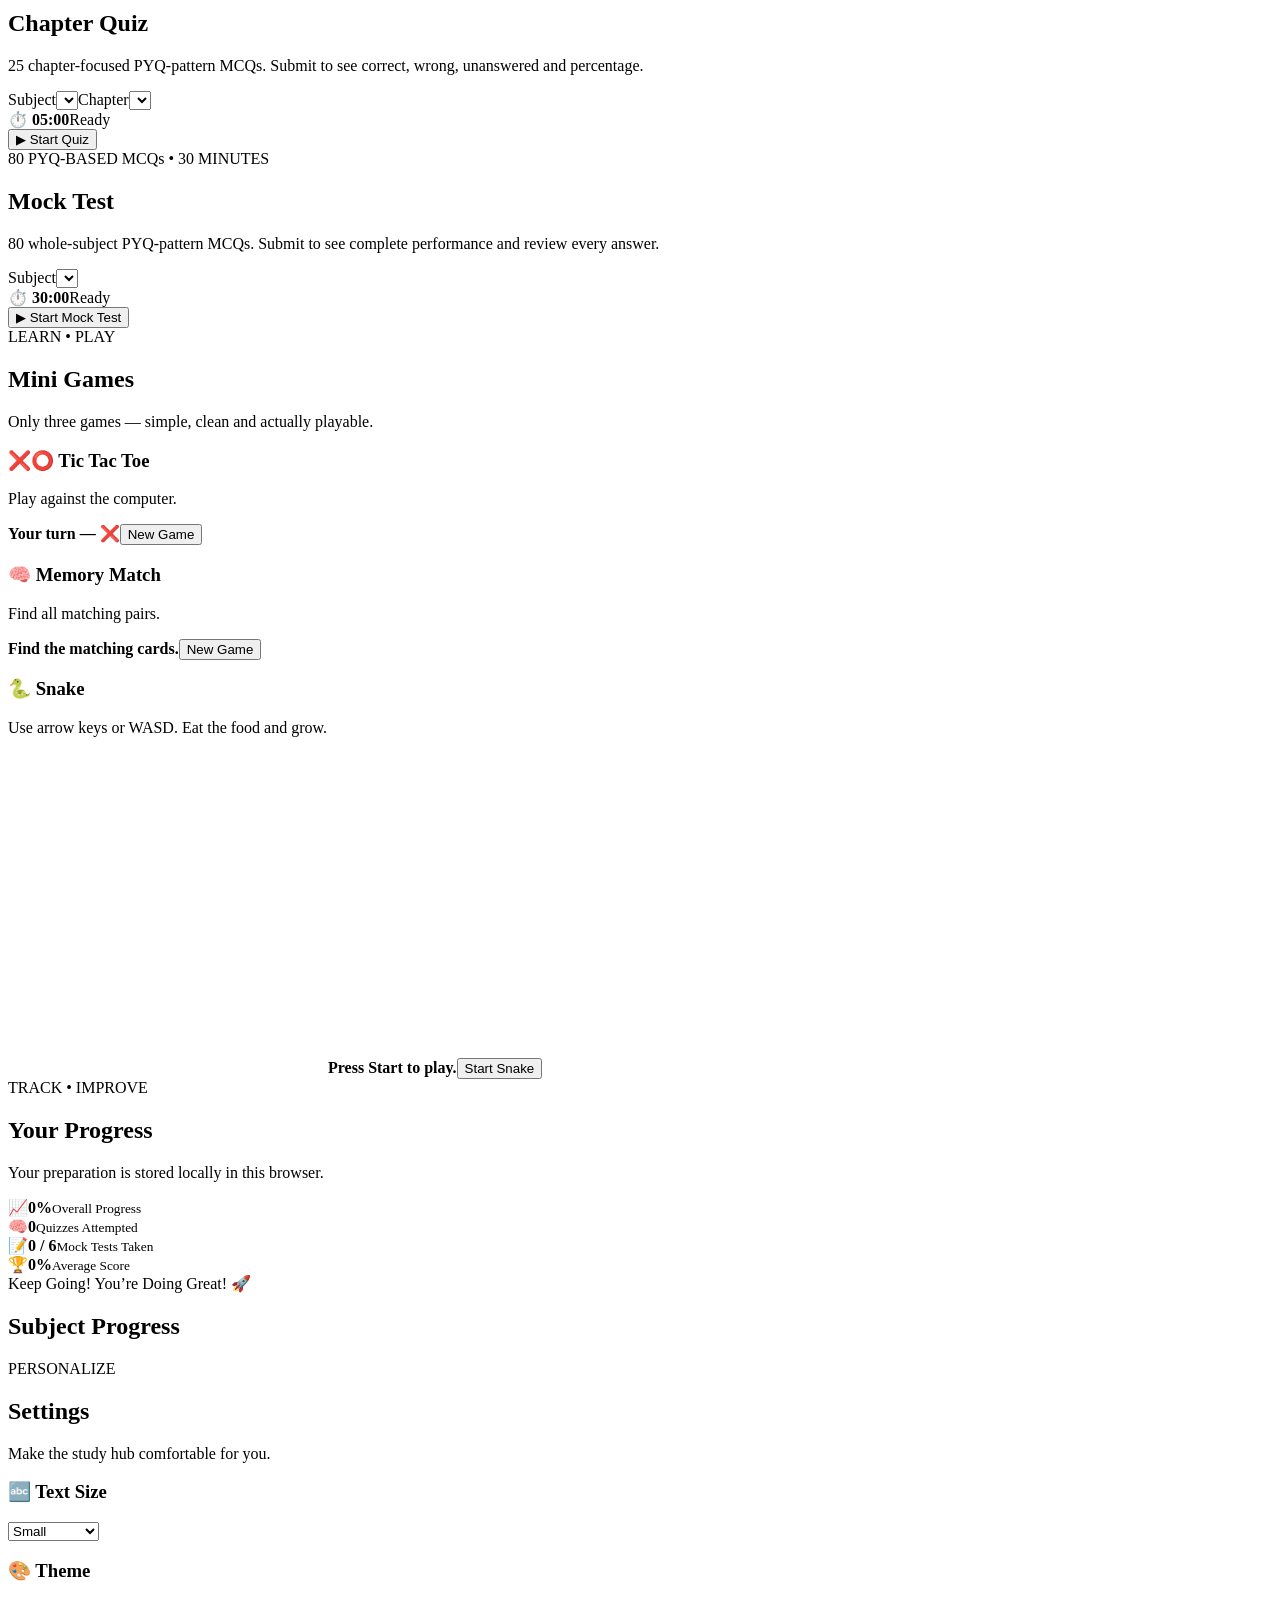
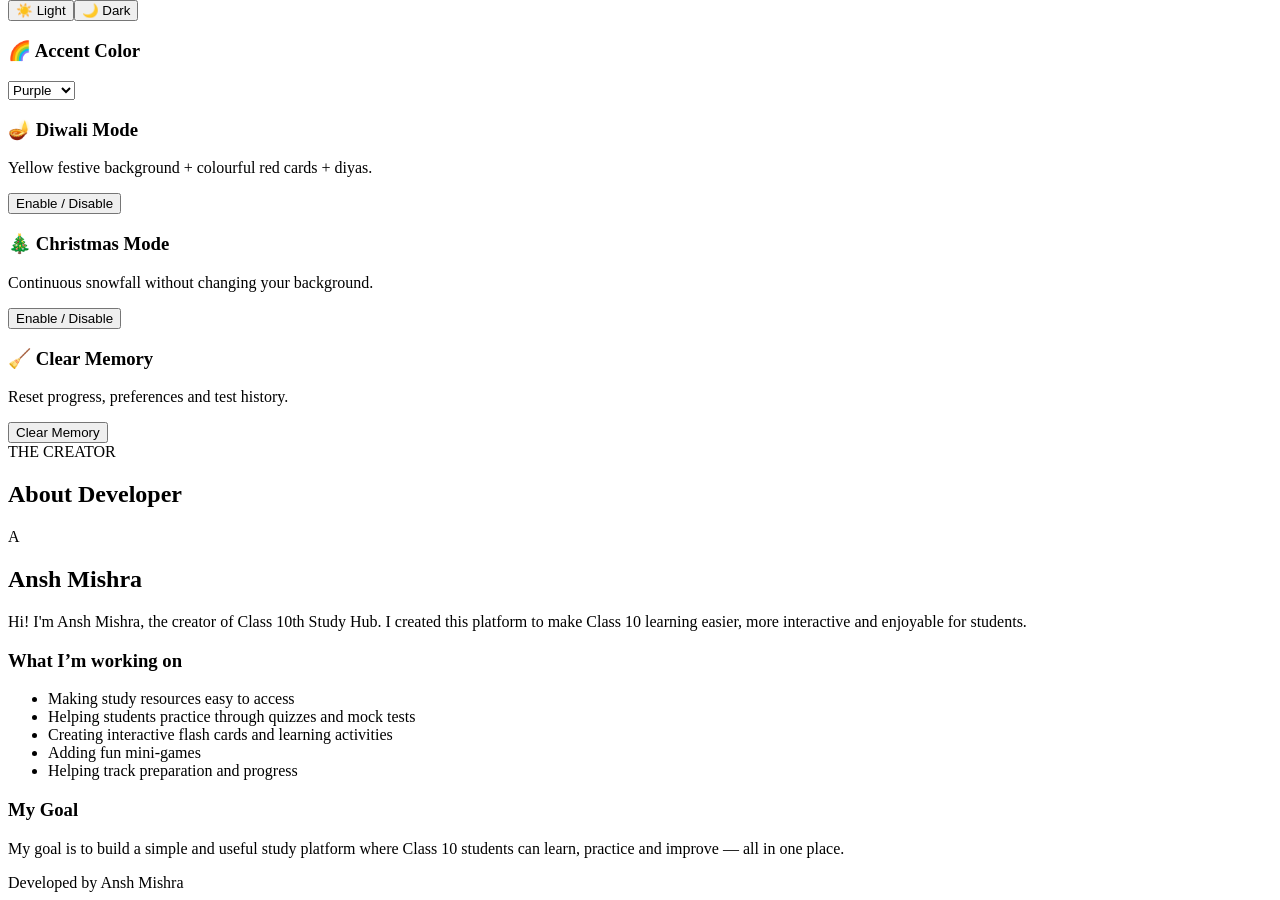
==== commit 6271a475: "Add files via upload" ====
--- a/index.html
+++ b/index.html
@@ -1,131 +1,135 @@
 <!doctype html>
 <html lang="en">
 <head>
-<meta charset="utf-8">
+<meta charset="UTF-8">
 <meta name="viewport" content="width=device-width,initial-scale=1">
 <title>Class 10th Study Hub</title>
-<link rel="stylesheet" href="styles.css">
+<link rel="stylesheet" href="style.css">
 </head>
 <body>
-<div class="app">
-  <aside class="sidebar" id="sidebar">
-    <div class="side-brand"><div class="logo10">10</div><div><b>Study Hub</b><small>Class 10th</small></div></div>
-    <nav>
-      <button class="nav active" data-view="dashboard">⌂ <span>Home</span></button>
-      <button class="nav" data-view="infographics">▧ <span>Infographics</span></button>
-      <button class="nav" data-view="questions">▤ <span>Q &amp; A</span></button>
-      <button class="nav" data-view="flashcards">♧ <span>Flash Cards</span></button>
-      <button class="nav" data-view="quiz">✓ <span>Quiz</span></button>
-      <button class="nav" data-view="mock">◷ <span>Mock Test</span></button>
-      <button class="nav" data-view="games">⌁ <span>Mini Games</span></button>
-      <button class="nav" data-view="progress">▥ <span>Progress</span></button>
-    </nav>
-    <div class="side-bottom">
-      <button class="nav" data-view="settings">⚙ <span>Settings</span></button>
-      <div class="about-mini"><small>About Developer</small><b>Ansh Mishra</b><span>Class 10th Student and Web Developer</span></div>
+<div id="app">
+<header class="topbar">
+  <button id="menuBtn" class="icon-btn" aria-label="Open menu">☰</button>
+  <div class="brand"><span class="brand-mark">10</span><div><b>Class 10th Study Hub</b><small>Learn • Practice • Play • Track • Grow</small></div></div>
+  <div class="top-actions"><button id="quickTheme" class="top-control">☀️ Light</button><button id="quickDark" class="top-control">🌙 Dark</button></div>
+</header>
+
+<aside id="sidebar" class="sidebar">
+  <div class="side-title">Study Hub</div>
+  <button class="nav-item active" data-page="home">🏠 <span>Dashboard</span></button>
+  <button class="nav-item" data-page="infographics">📊 <span>Infographics</span></button>
+  <button class="nav-item" data-page="questions">❓ <span>Important Questions</span></button>
+  <button class="nav-item" data-page="flashcards">🃏 <span>Flash Cards</span></button>
+  <button class="nav-item" data-page="quiz">🧠 <span>Quiz</span></button>
+  <button class="nav-item" data-page="mock">📝 <span>Mock Test</span></button>
+  <button class="nav-item" data-page="games">🎮 <span>Mini Games</span></button>
+  <button class="nav-item" data-page="progress">📈 <span>Your Progress</span></button>
+  <button class="nav-item" data-page="settings">⚙️ <span>Settings</span></button>
+  <button class="nav-item" data-page="about">👨‍💻 <span>About Developer</span></button>
+</aside>
+<div id="shade"></div>
+
+<main>
+<section id="page-home" class="page active">
+  <div class="hero">
+    <div class="hero-copy">
+      <span class="eyebrow">YOUR CLASS 10 COMPANION</span>
+      <h1>Class 10th<br><strong>Study Hub</strong></h1>
+      <p class="hero-tag">Learn • Practice • Play • Track • Grow</p>
+      <p class="hero-desc">Everything you need for Class 10 preparation — organised in one simple, colourful and distraction-free place.</p>
+      <button class="primary-btn" data-page-jump="questions">Start Studying →</button>
     </div>
-  </aside>
+    <div class="hero-art" aria-hidden="true"><div class="book b1">📘</div><div class="book b2">📕</div><div class="bulb">💡</div><div class="note">REVISION<br>TIME!</div><div class="pencil">✏️</div><div class="plant">🌱</div></div>
+  </div>
 
-  <main class="main">
-    <header class="topbar">
-      <button id="menuBtn" class="hamb">☰</button>
-      <div class="brand">Class 10th <span>Study Hub</span></div>
-      <div class="theme"><button id="lightBtn">☀️</button><button id="darkBtn">❨</button></div>
-    </header>
+  <div class="section-head"><div><span>EXPLORE</span><h2>Everything you need</h2></div></div>
+  <div class="resource-grid">
+    <button class="resource-card c1" data-page-jump="infographics"><span class="num">01</span><span class="card-icon">📊</span><h3>Infographics</h3><p>Visual chapter revision with subject and chapter filters.</p><span class="card-action">Explore →</span></button>
+    <button class="resource-card c2" data-page-jump="questions"><span class="num">02</span><span class="card-icon">❓</span><h3>Important Question Answers</h3><p>Very Short, Short and Long answer practice.</p><span class="card-action">Practice →</span></button>
+    <button class="resource-card c3" data-page-jump="flashcards"><span class="num">03</span><span class="card-icon">🃏</span><h3>Flash Cards</h3><p>Quick recall cards for formulas, terms and concepts.</p><span class="card-action">Revise →</span></button>
+    <button class="resource-card c4" data-page-jump="quiz"><span class="num">04</span><span class="card-icon">🧠</span><h3>Quiz</h3><p>Chapter-wise 25 MCQ tests with a 5-minute timer.</p><span class="card-action">Take Quiz →</span></button>
+    <button class="resource-card c5" data-page-jump="mock"><span class="num">05</span><span class="card-icon">📝</span><h3>Mock Test</h3><p>Whole-subject 80+ MCQ tests with a 30-minute timer.</p><span class="card-action">Start Mock →</span></button>
+    <button class="resource-card c6" data-page-jump="games"><span class="num">06</span><span class="card-icon">🎮</span><h3>Mini Games</h3><p>Small games to keep revision fun and active.</p><span class="card-action">Play →</span></button>
+  </div>
 
-    <div class="content">
-      <section id="dashboard" class="view active">
-        <div class="hero">
-          <div class="hero-text">
-            <span class="badge">Your Class 10 Companion</span>
-            <h1>Class 10th<br><em>Study Hub</em></h1>
-            <div class="tag">Learn • Practice • Play • Track • Grow</div>
-            <p>All the resources you need for Class 10, in one place.</p>
-          </div>
-          <div class="hero-art">
-            
-            <div class="books"><b>Learn</b><b>Practice</b><b>Apply</b></div>
-          </div>
-        </div>
+  <button class="progress-home" data-page-jump="progress">
+    <div class="progress-home-left"><span class="progress-home-icon">📊</span><div><span class="eyebrow">YOUR PROGRESS</span><h2>Track Your Class 10 Preparation</h2><p>See subject-wise progress, quiz attempts, mock tests and your overall score.</p><span class="progress-link">📊 View Your Progress →</span></div></div>
+    <div class="progress-ring"><strong id="homeProgress">0%</strong><small>Overall</small></div>
+  </button>
+</section>
 
-        <div class="cards">
-          <article class="card c1" data-open="infographics"><i>01</i><div class="art">📊 📄</div><h2>Infographics</h2><p>Learn with visual notes and infographics to understand every chapter easily.</p><button>Explore Infographics →</button></article>
-          <article class="card c2" data-open="questions"><i>02</i><div class="art">❓ 💬</div><h2>Important<br>Question Answers</h2><p>Get all important questions with detailed answers and explanations.</p><button>View Questions →</button></article>
-          <article class="card c3" data-open="flashcards"><i>03</i><div class="art">🃏 💡</div><h2>Flash Cards</h2><p>Revise key concepts quickly with chapter-wise flash cards.</p><button>Start Revising →</button></article>
-          <article class="card c4" data-open="quiz"><i>04</i><div class="art">📋 ✏️</div><h2>Quiz</h2><p>Test your knowledge with chapter-wise quizzes.</p><button>Take Quiz →</button></article>
-          <article class="card c5" data-open="mock"><i>06</i><div class="art">TEST ⏱️</div><h2>Mock Test</h2><p>Experience real exam conditions with full-length mock tests.</p><button>Start Mock Test →</button></article>
-          <article class="card c6" data-open="games"><i>06</i><div class="art">🎮</div><h2>Mini Games</h2><p>Learn with fun mini games and make studying enjoyable.</p><button>Play Games →</button></article>
-        </div>
+<section id="page-infographics" class="page">
+  <div class="page-title"><span>VISUAL REVISION</span><h1>Infographics</h1><p>Choose a subject and chapter, then view your chapter visual.</p></div>
+  <div class="panel">
+    <div class="selectors"><label>Subject<select id="infoSubject"></select></label><label>Chapter<select id="infoChapter"></select></label></div>
+    <div class="info-viewer"><div class="info-placeholder" id="infoViewer">📊<h2>Infographic Preview</h2><p>Add your chapter image in the <code>assets/infographics</code> folder and set its path in <code>script.js</code>.</p></div><div class="viewer-controls"><button id="infoPrev">← Previous</button><b id="infoCounter">1 / 1</b><button id="infoNext">Next →</button></div></div>
+  </div>
+</section>
 
-        <section class="progress" id="progressPanel">
-          <div class="progress-title">
-            <div><i>07</i><div><h2>Your Progress</h2><p>Track your learning journey and achieve your goals!</p></div></div>
-            <div class="keep">Keep Going!<br><b>You're Doing Great!</b> 🏆</div>
-          </div>
-          <div class="progress-body">
-            <div class="donut"><div><strong id="overall">0%</strong><small>Overall Progress</small></div></div>
-            <div class="subjects" id="subjectProgress"></div>
-          </div>
-          <div class="stats">
-            <div>📘 <span>Quizzes Attempted<strong id="quizCount">0</strong></span></div>
-            <div>📄 <span>Mock Tests Taken<strong id="mockCount">0/6</strong></span></div>
-            <div>🏆 <span>Average Score<strong id="avgScore">0%</strong></span></div>
-          </div>
-        </section>
-        <footer>Developed by <b>Ansh Mishra</b> <span></span></footer>
-      </section>
+<section id="page-questions" class="page">
+  <div class="page-title"><span>PYQ-BASED EXAM PRACTICE</span><h1>Important Question Answers</h1><p>Chapter-wise revision is arranged Very Short → Short → Long. The practice bank is designed around recent CBSE board-paper patterns; official CBSE papers are available from the <a href="https://www.cbse.gov.in/cbsenew/question-paper.html" target="_blank" rel="noopener">CBSE question-paper archive</a>.</p></div>
+  <div class="panel"><div class="selectors"><label>Subject<select id="qaSubject"></select></label><label>Chapter<select id="qaChapter"></select></label></div><div id="qaContent"></div><button id="markComplete" class="primary-btn">✓ Mark Chapter Completed</button></div>
+</section>
 
-      <section id="infographics" class="view"><div class="heading"><i>01</i><h1>Infographics</h1></div><div class="panel">
-        <div class="selectors"><select id="infoSubject"></select><select id="infoChapter"></select></div>
-        <div class="image-preview"><div>🖼️</div><b>Chapter Infographic Preview</b><small id="infoHint">Select a subject and chapter.</small></div>
-      </div></section>
+<section id="page-flashcards" class="page">
+  <div class="page-title"><span>QUICK RECALL</span><h1>Flash Cards</h1><p>Flip through concise revision cards chapter by chapter.</p></div>
+  <div class="panel"><div class="selectors"><label>Subject<select id="fcSubject"></select></label><label>Chapter<select id="fcChapter"></select></label></div><div class="flash-wrap"><div class="flash-help">QUESTION ON FRONT • TAP THE CARD TO FLIP • ANSWER ON BACK</div><button id="flashCard" class="flash-card"><span class="flash-front">Question</span><span class="flash-back"></span></button><div id="flashHint" class="flash-hint"></div><div class="flash-controls"><button id="flashPrev">← Previous</button><b id="flashCounter">1 / 1</b><button id="flashNext">Next →</button></div></div></div>
+</section>
 
-      <section id="questions" class="view"><div class="heading"><i>02</i><h1>Important Question Answers</h1></div><div class="panel">
-        <div class="selectors"><select id="qaSubject"></select><select id="qaChapter"></select></div>
-        <div class="tabs"><button class="selected" data-tab="very">Very Short</button><button data-tab="short">Short</button><button data-tab="long">Long</button></div>
-        <div id="qaList"></div>
-        <button id="chapterDone" class="primary wide">Mark Chapter Completed</button>
-      </div></section>
+<section id="page-quiz" class="page">
+  <div class="page-title"><span>25 PYQ-BASED MCQs • 5 MINUTES</span><h1>Chapter Quiz</h1><p>25 chapter-focused PYQ-pattern MCQs. Submit to see correct, wrong, unanswered and percentage.</p></div>
+  <div class="panel"><div class="selectors"><label>Subject<select id="quizSubject"></select></label><label>Chapter<select id="quizChapter"></select></label></div><div class="test-bar"><span>⏱️ <b id="quizTimer">05:00</b></span><span id="quizStatus">Ready</span></div><div id="quizBox"></div><div class="test-actions"><button id="quizStart" class="primary-btn">▶ Start Quiz</button><button id="quizSubmit" class="danger-btn" hidden>✓ Submit Quiz</button></div></div>
+</section>
 
-      <section id="flashcards" class="view"><div class="heading"><i>03</i><h1>Flash Cards</h1></div><div class="panel">
-        <div class="selectors"><select id="fcSubject"></select><select id="fcChapter"></select></div>
-        <div id="flashcard" class="flash"><div class="flash-inner"><div class="face front">Select a chapter<small>Tap to flip</small></div><div class="face back">Your answer appears here.<small>Tap to flip back</small></div></div></div>
-      </div></section>
+<section id="page-mock" class="page">
+  <div class="page-title"><span>80 PYQ-BASED MCQs • 30 MINUTES</span><h1>Mock Test</h1><p>80 whole-subject PYQ-pattern MCQs. Submit to see complete performance and review every answer.</p></div>
+  <div class="panel"><div class="selectors"><label>Subject<select id="mockSubject"></select></label></div><div class="test-bar"><span>⏱️ <b id="mockTimer">30:00</b></span><span id="mockStatus">Ready</span></div><div id="mockBox"></div><div class="test-actions"><button id="mockStart" class="primary-btn">▶ Start Mock Test</button><button id="mockSubmit" class="danger-btn" hidden>✓ Submit Mock Test</button></div></div>
+</section>
 
-      <section id="quiz" class="view"><div class="heading"><i>04</i><h1>Quiz</h1></div><div class="panel">
-        <div id="quizSetup"><div class="selectors"><select id="quizSubject"></select><select id="quizChapter"></select><button id="startQuiz" class="primary">Start Quiz</button></div><div class="rules"><b>25 MCQs</b><b>5:00 Minutes</b><b>No Negative Marking</b></div></div>
-        <div id="quizRun" class="hidden"><div class="testbar"><b id="quizNo">Question 1 / 25</b><strong id="quizTimer">05:00</strong></div><div id="quizQuestion"></div><div id="quizOptions"></div><button id="quizNext" class="primary wide">Next</button></div>
-        <div id="quizResult" class="result hidden"></div>
-      </div></section>
+<section id="page-games" class="page">
+  <div class="page-title"><span>LEARN • PLAY</span><h1>Mini Games</h1><p>Only three games — simple, clean and actually playable.</p></div>
+  <div class="games-grid games-3">
+    <div class="game-card game-large"><h3>❌⭕ Tic Tac Toe</h3><p>Play against the computer.</p><div id="tttBoard" class="ttt-board"></div><b id="tttMsg">Your turn — ❌</b><button id="tttReset" class="game-main-btn">New Game</button></div>
+    <div class="game-card game-large"><h3>🧠 Memory Match</h3><p>Find all matching pairs.</p><div id="memoryBoard" class="memory-board"></div><b id="memoryMsg">Find the matching cards.</b><button id="memoryReset" class="game-main-btn">New Game</button></div>
+    <div class="game-card game-large"><h3>🐍 Snake</h3><p>Use arrow keys or WASD. Eat the food and grow.</p><canvas id="snakeCanvas" width="320" height="320"></canvas><b id="snakeMsg">Press Start to play.</b><button id="snakeStart" class="game-main-btn">Start Snake</button></div>
+  </div>
+</section>
 
-      <section id="mock" class="view"><div class="heading"><i>05</i><h1>Mock Test</h1></div><div class="panel">
-        <div id="mockSetup"><div class="selectors"><select id="mockSubject"></select><button id="startMock" class="primary">Start Mock Test</button></div><div class="rules"><b>80 MCQs</b><b>30:00 Minutes</b><b>No Negative Marking</b></div></div>
-        <div id="mockRun" class="hidden"><div class="testbar"><b id="mockNo">Question 1 / 80</b><strong id="mockTimer">30:00</strong></div><div id="mockQuestion"></div><div id="mockOptions"></div><button id="mockNext" class="primary wide">Next</button></div>
-        <div id="mockResult" class="result hidden"></div>
-      </div></section>
+<section id="page-progress" class="page">
+  <div class="page-title"><span>TRACK • IMPROVE</span><h1>Your Progress</h1><p>Your preparation is stored locally in this browser.</p></div>
+  <div class="stats-grid">
+    <div class="stat"><span>📈</span><b id="overallStat">0%</b><small>Overall Progress</small></div>
+    <div class="stat"><span>🧠</span><b id="quizStat">0</b><small>Quizzes Attempted</small></div>
+    <div class="stat"><span>📝</span><b id="mockStat">0 / 6</b><small>Mock Tests Taken</small></div>
+    <div class="stat"><span>🏆</span><b id="scoreStat">0%</b><small>Average Score</small></div>
+  </div>
+  <div class="panel"><div class="motivation">Keep Going! You’re Doing Great! 🚀</div><h2>Subject Progress</h2><div id="subjectProgress"></div></div>
+</section>
 
-      <section id="games" class="view"><div class="heading"><i>06</i><h1>Mini Games</h1></div><div class="panel"><div class="game-grid">
-        <button class="game" data-game="ttt">🎮<b>Tic-Tac-Toe</b><small>Play</small></button>
-        <button class="game" data-game="memory">🃏<b>Memory Match</b><small>Play</small></button>
-        <button class="game" data-game="number">🔢<b>Number Guess</b><small>Play</small></button>
-        <button class="game" data-game="click">⚡<b>Speed Click</b><small>Play</small></button>
-        <button class="game" data-game="rps">✊<b>Rock Paper Scissors</b><small>Play</small></button>
-        <button class="game" data-game="dice">🎲<b>Dice Challenge</b><small>Play</small></button>
-        <button class="game" data-game="reaction">⏱️<b>Reaction Test</b><small>Play</small></button>
-      </div><div id="gameArea" class="game-area hidden"></div></div></section>
+<section id="page-settings" class="page">
+  <div class="page-title"><span>PERSONALIZE</span><h1>Settings</h1><p>Make the study hub comfortable for you.</p></div>
+  <div class="settings-grid">
+    <div class="setting-card"><h3>🔤 Text Size</h3><select id="textSize"><option value="small">Small</option><option value="normal">Normal</option><option value="large">Large</option><option value="xl">Extra Large</option></select></div>
+    <div class="setting-card"><h3>🎨 Theme</h3><div class="choice-row"><button data-theme="light">☀️ Light</button><button data-theme="dark">🌙 Dark</button></div></div>
+    <div class="setting-card"><h3>🌈 Accent Color</h3><select id="accent"><option value="#6c63ff">Purple</option><option value="#2563eb">Blue</option><option value="#16a34a">Green</option><option value="#ea580c">Orange</option><option value="#db2777">Pink</option></select></div>
+    <div class="setting-card"><h3>🪔 Diwali Mode</h3><p>Yellow festive background + colourful red cards + diyas.</p><button id="diwaliToggle">Enable / Disable</button></div>
+    <div class="setting-card"><h3>🎄 Christmas Mode</h3><p>Continuous snowfall without changing your background.</p><button id="christmasToggle">Enable / Disable</button></div>
+    <div class="setting-card"><h3>🧹 Clear Memory</h3><p>Reset progress, preferences and test history.</p><button id="clearMemory" class="danger-btn">Clear Memory</button></div>
+  </div>
+</section>
 
-      <section id="progress" class="view"><div class="heading"><i>07</i><h1>Your Progress</h1></div><div class="panel"><div id="fullProgress"></div></div></section>
+<section id="page-about" class="page">
+  <div class="page-title"><span>THE CREATOR</span><h1>About Developer</h1></div>
+  <div class="about-card"><div class="developer-avatar">A</div><div><h2>Ansh Mishra</h2><p>Hi! I'm Ansh Mishra, the creator of Class 10th Study Hub. I created this platform to make Class 10 learning easier, more interactive and enjoyable for students.</p><h3>What I’m working on</h3><ul><li>Making study resources easy to access</li><li>Helping students practice through quizzes and mock tests</li><li>Creating interactive flash cards and learning activities</li><li>Adding fun mini-games</li><li>Helping track preparation and progress</li></ul><h3>My Goal</h3><p>My goal is to build a simple and useful study platform where Class 10 students can learn, practice and improve — all in one place.</p></div></div>
+</section>
+</main>
 
-      <section id="settings" class="view"><div class="heading"><i>⚙</i><h1>Settings</h1></div><div class="panel settings">
-        <label>Theme <span><button id="sLight">☀ Light</button><button id="sDark">☾ Dark</button></span></label>
-        <label>Text Size <span><button data-size="small">Small</button><button data-size="normal">Normal</button><button data-size="large">Large</button><button data-size="xl">Extra Large</button></span></label>
-        <label>Festival Modes <span><button id="diwali">🪔 Diwali Mode</button><button id="christmas">🎄 Christmas Mode</button></span></label>
-        <label>Memory <span><button id="clear" class="danger">Clear Memory</button></span></label>
-        <div class="developer"><h3>About Developer</h3><b>Ansh Mishra</b><p>From Rainbow Public School</p><p>Class 10th Student and Web Developer</p></div>
-      </div></section>
-    </div>
-  </main>
+<footer>Developed by Ansh Mishra</footer>
+<div id="toast"></div>
+<div class="snow" id="snowLayer"></div>
+<div class="diwali-decor" id="diwaliDecor"></div>
 </div>
-<script src="app.js"></script>
+<script src="content.js"></script>
+<script src="script.js"></script>
 </body>
-</html>
+</html>
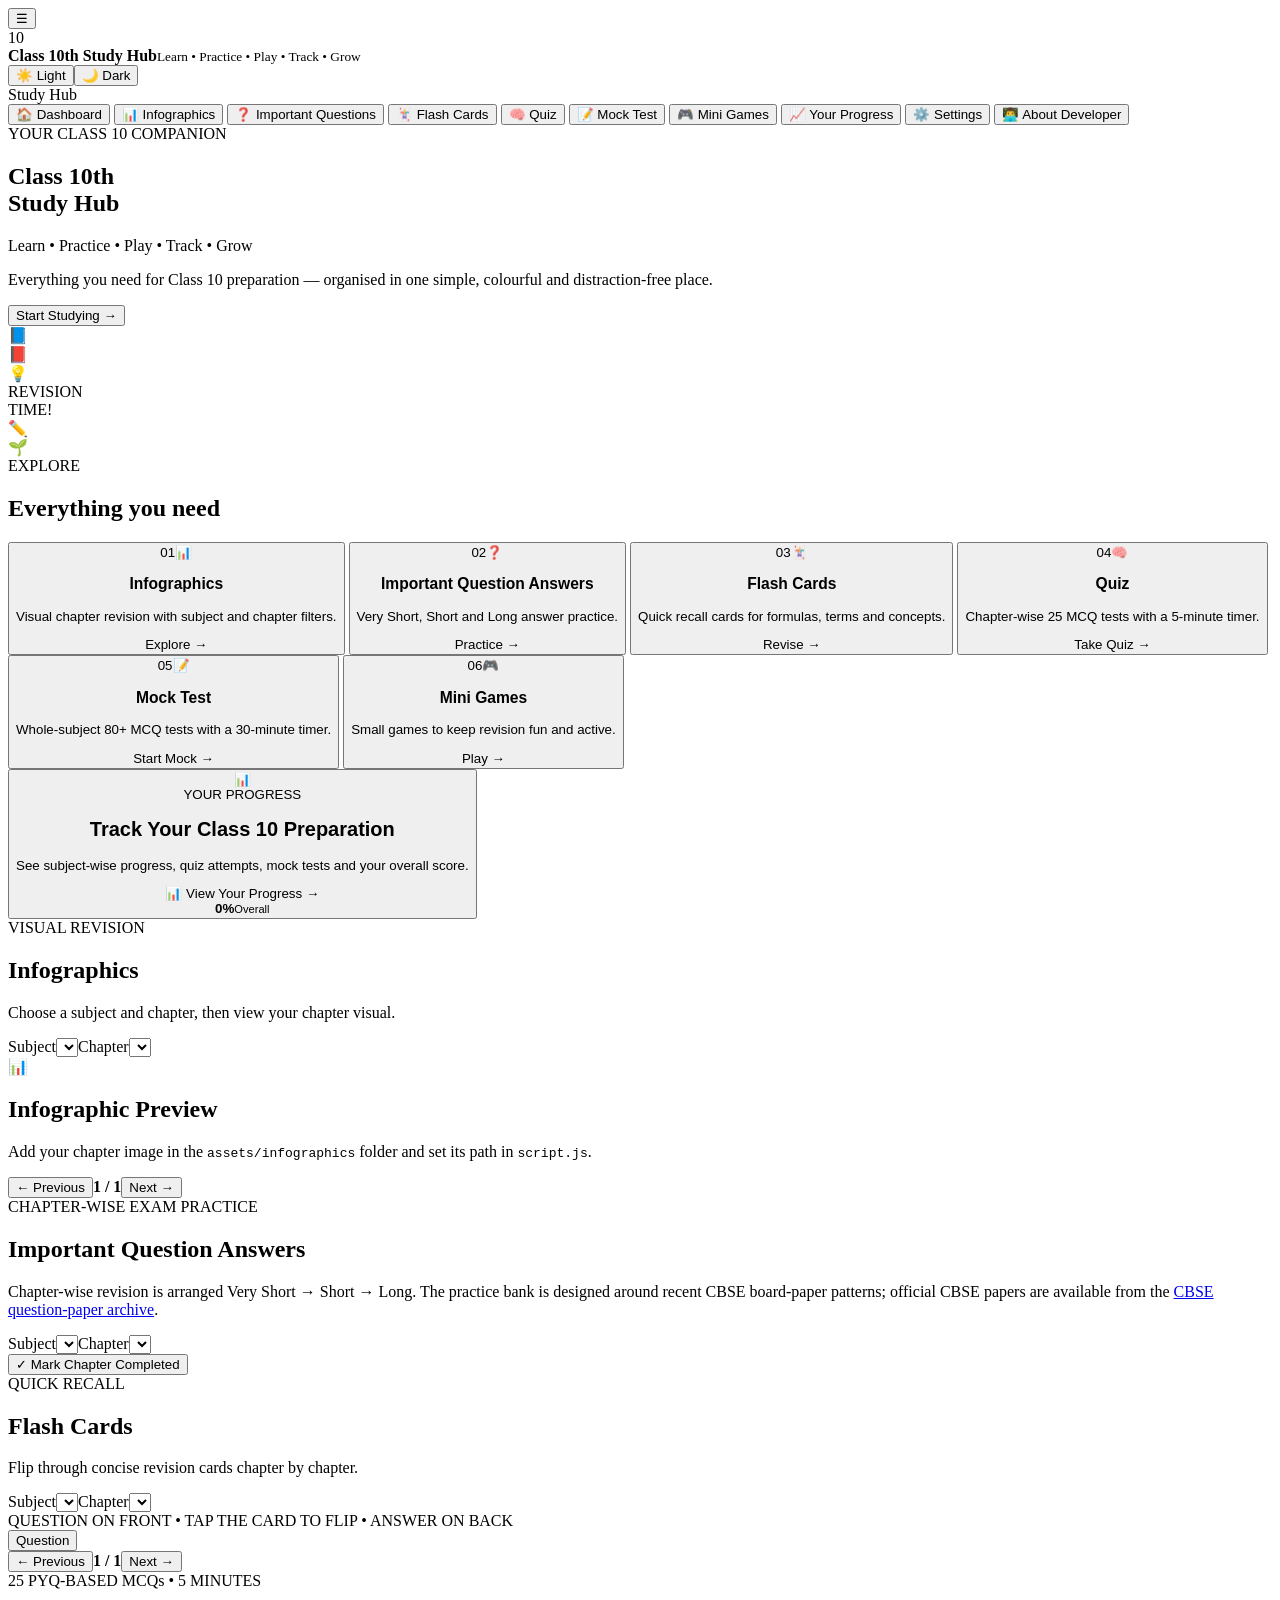
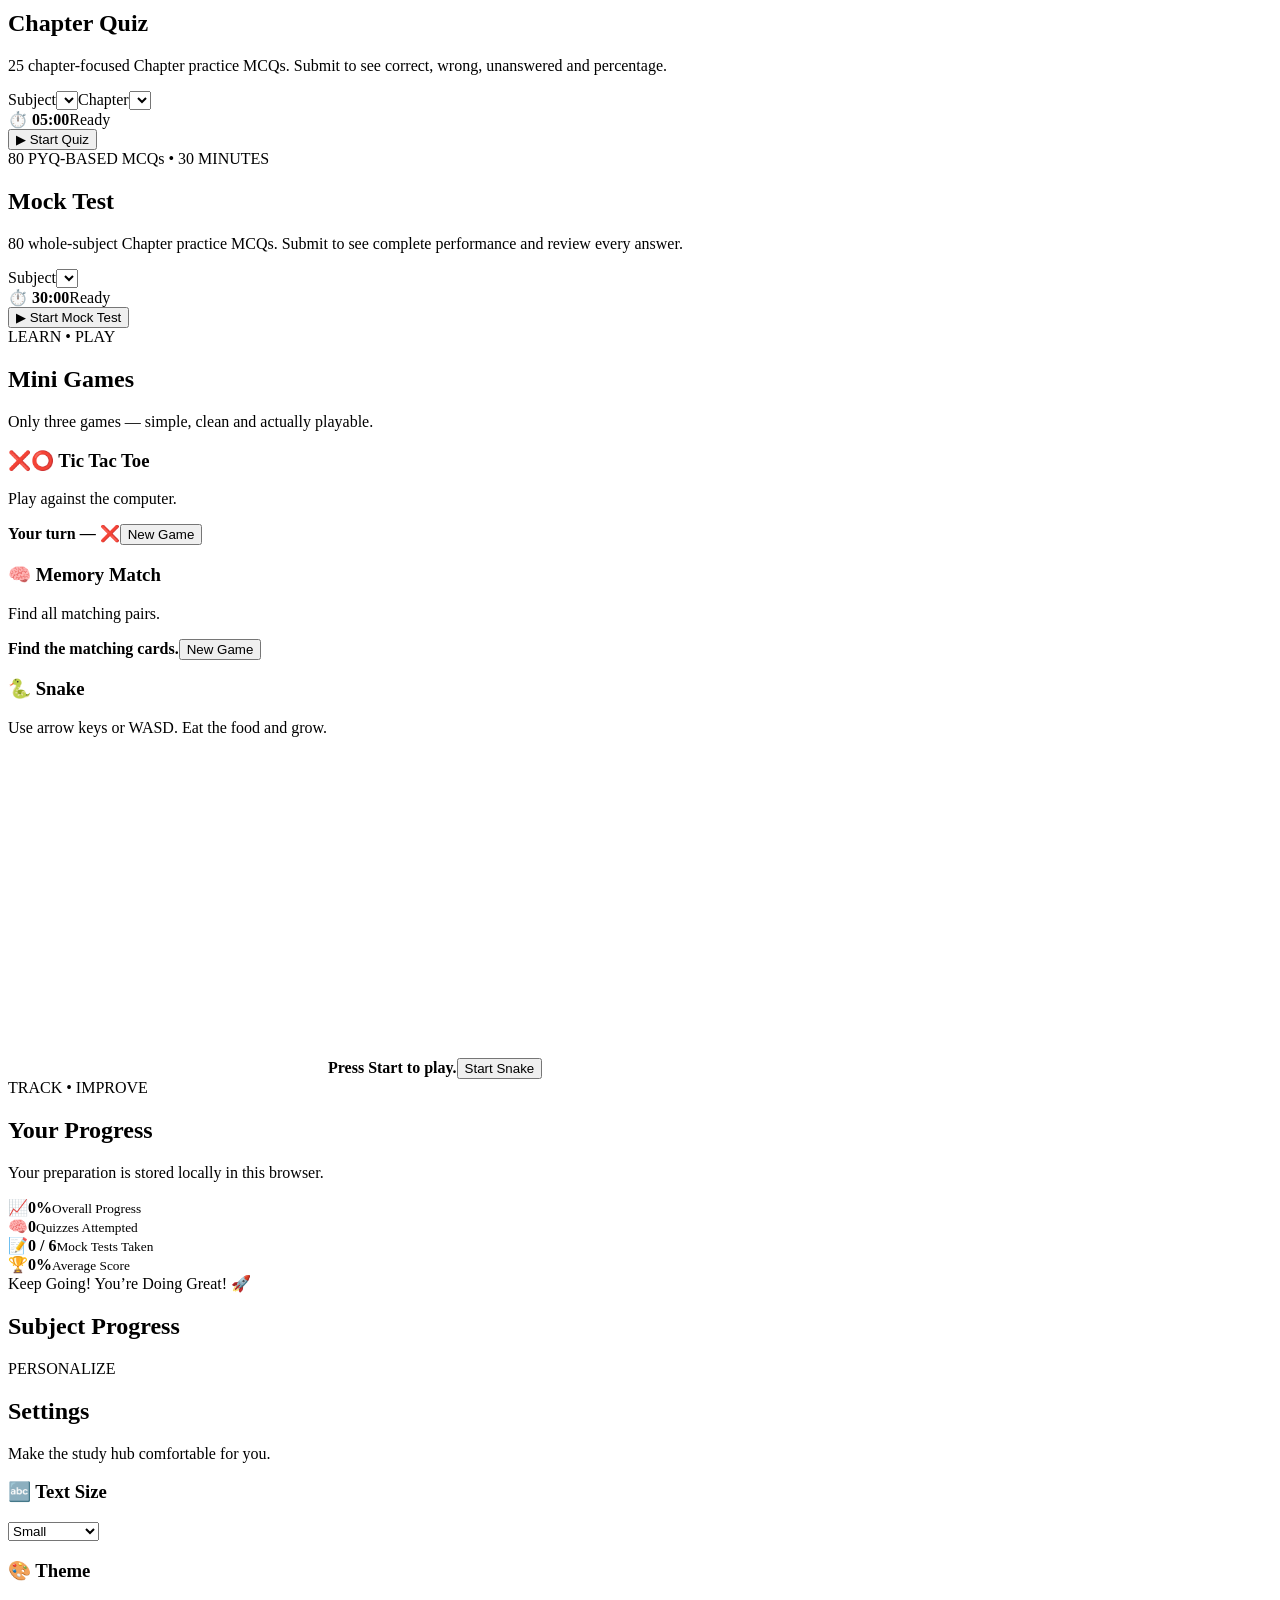
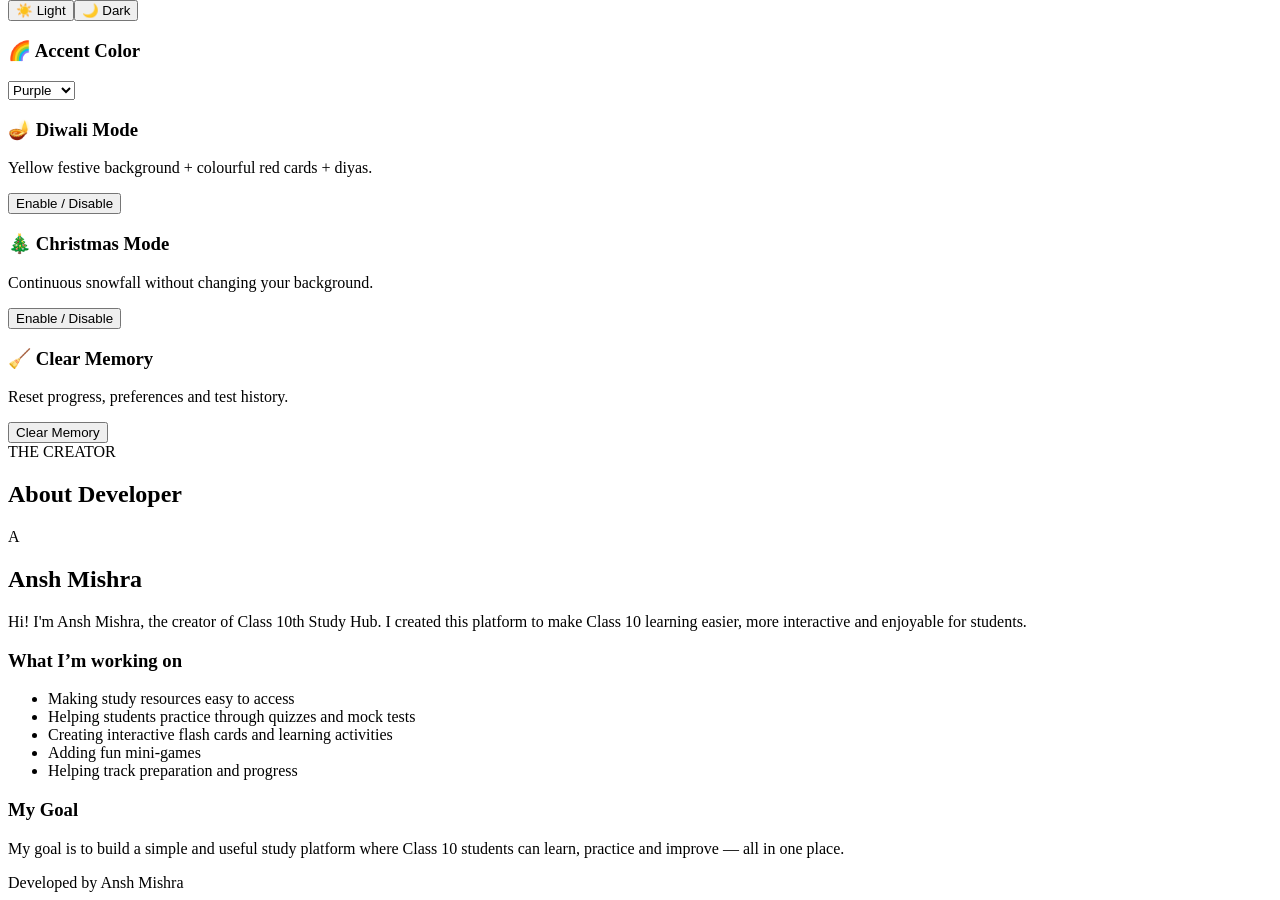
==== commit f8a49790: "Rename index.txt to index.html" ====
--- a/index.html
+++ b/index.html
@@ -67,7 +67,7 @@
 </section>
 
 <section id="page-questions" class="page">
-  <div class="page-title"><span>PYQ-BASED EXAM PRACTICE</span><h1>Important Question Answers</h1><p>Chapter-wise revision is arranged Very Short → Short → Long. The practice bank is designed around recent CBSE board-paper patterns; official CBSE papers are available from the <a href="https://www.cbse.gov.in/cbsenew/question-paper.html" target="_blank" rel="noopener">CBSE question-paper archive</a>.</p></div>
+  <div class="page-title"><span>CHAPTER-WISE EXAM PRACTICE</span><h1>Important Question Answers</h1><p>Chapter-wise revision is arranged Very Short → Short → Long. The practice bank is designed around recent CBSE board-paper patterns; official CBSE papers are available from the <a href="https://www.cbse.gov.in/cbsenew/question-paper.html" target="_blank" rel="noopener">CBSE question-paper archive</a>.</p></div>
   <div class="panel"><div class="selectors"><label>Subject<select id="qaSubject"></select></label><label>Chapter<select id="qaChapter"></select></label></div><div id="qaContent"></div><button id="markComplete" class="primary-btn">✓ Mark Chapter Completed</button></div>
 </section>
 
@@ -77,12 +77,12 @@
 </section>
 
 <section id="page-quiz" class="page">
-  <div class="page-title"><span>25 PYQ-BASED MCQs • 5 MINUTES</span><h1>Chapter Quiz</h1><p>25 chapter-focused PYQ-pattern MCQs. Submit to see correct, wrong, unanswered and percentage.</p></div>
+  <div class="page-title"><span>25 PYQ-BASED MCQs • 5 MINUTES</span><h1>Chapter Quiz</h1><p>25 chapter-focused Chapter practice MCQs. Submit to see correct, wrong, unanswered and percentage.</p></div>
   <div class="panel"><div class="selectors"><label>Subject<select id="quizSubject"></select></label><label>Chapter<select id="quizChapter"></select></label></div><div class="test-bar"><span>⏱️ <b id="quizTimer">05:00</b></span><span id="quizStatus">Ready</span></div><div id="quizBox"></div><div class="test-actions"><button id="quizStart" class="primary-btn">▶ Start Quiz</button><button id="quizSubmit" class="danger-btn" hidden>✓ Submit Quiz</button></div></div>
 </section>
 
 <section id="page-mock" class="page">
-  <div class="page-title"><span>80 PYQ-BASED MCQs • 30 MINUTES</span><h1>Mock Test</h1><p>80 whole-subject PYQ-pattern MCQs. Submit to see complete performance and review every answer.</p></div>
+  <div class="page-title"><span>80 PYQ-BASED MCQs • 30 MINUTES</span><h1>Mock Test</h1><p>80 whole-subject Chapter practice MCQs. Submit to see complete performance and review every answer.</p></div>
   <div class="panel"><div class="selectors"><label>Subject<select id="mockSubject"></select></label></div><div class="test-bar"><span>⏱️ <b id="mockTimer">30:00</b></span><span id="mockStatus">Ready</span></div><div id="mockBox"></div><div class="test-actions"><button id="mockStart" class="primary-btn">▶ Start Mock Test</button><button id="mockSubmit" class="danger-btn" hidden>✓ Submit Mock Test</button></div></div>
 </section>
 
@@ -132,4 +132,4 @@
 <script src="content.js"></script>
 <script src="script.js"></script>
 </body>
-</html>+</html>
